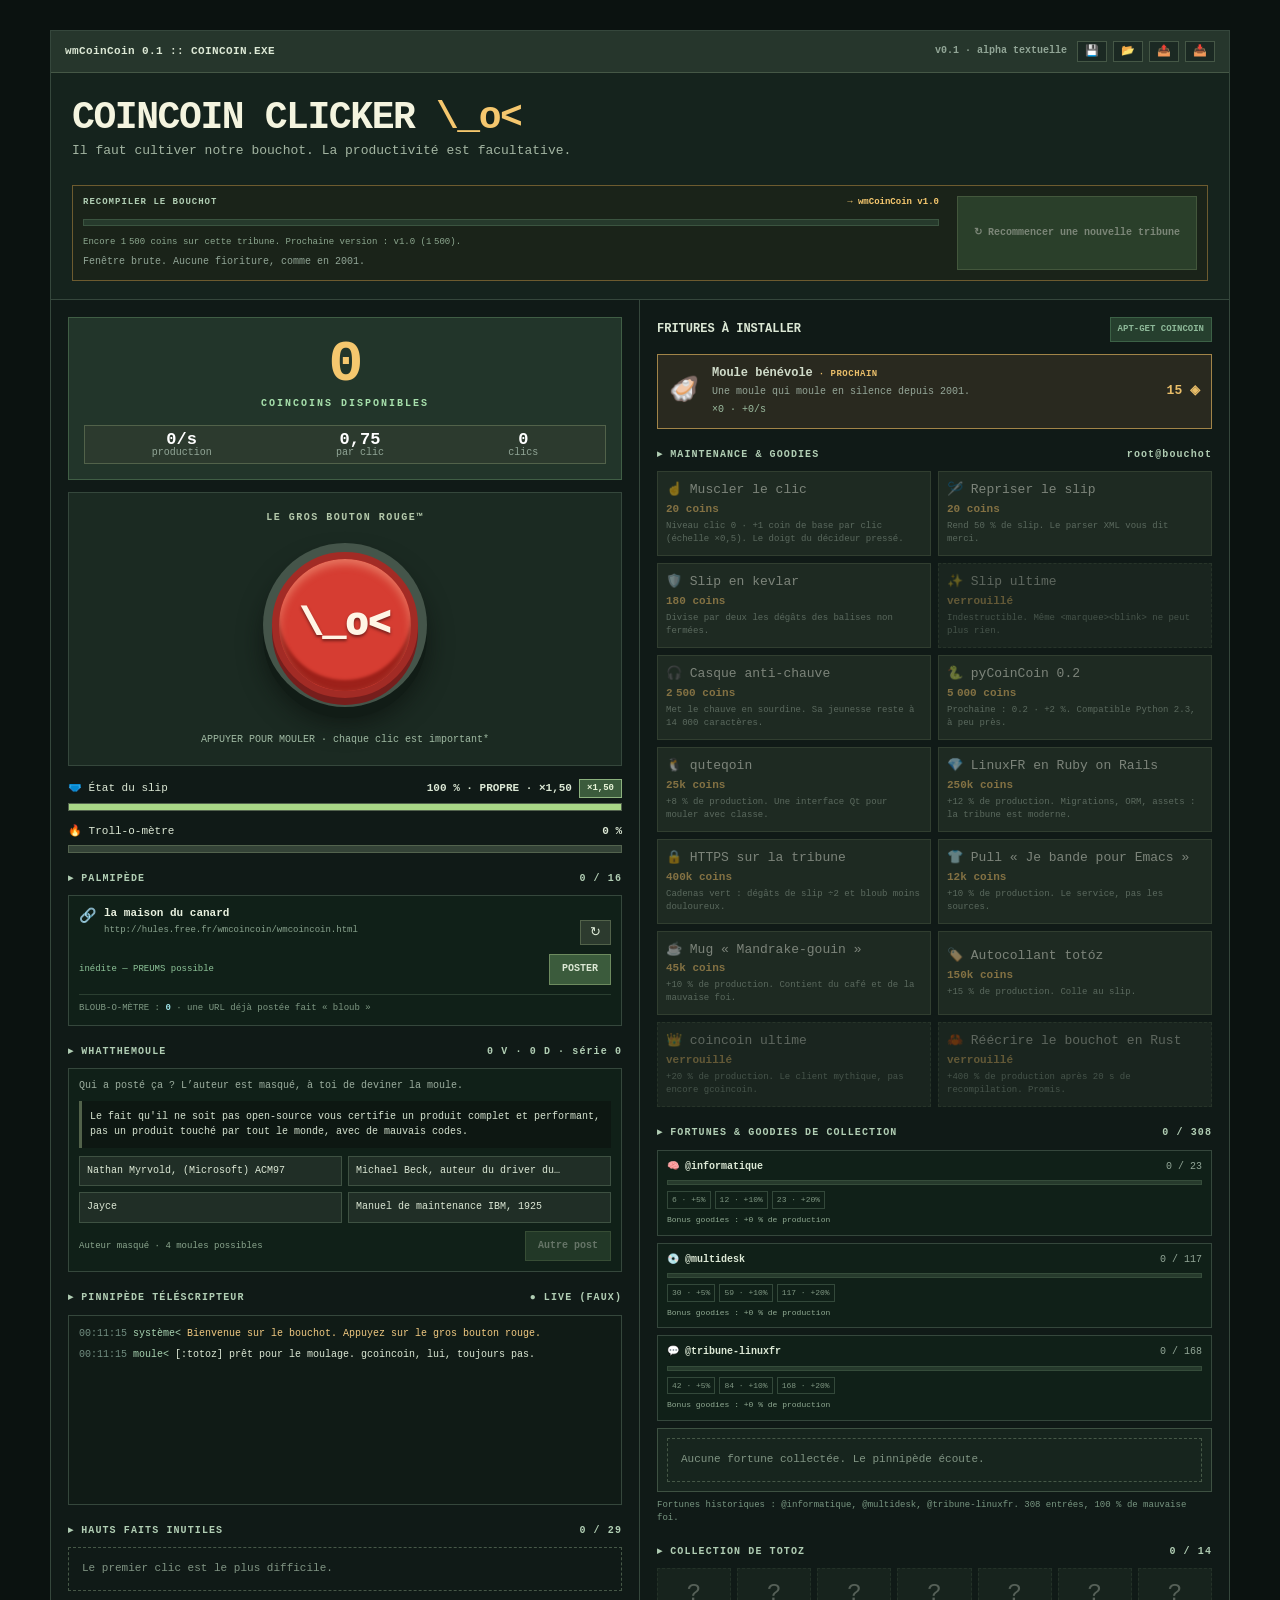
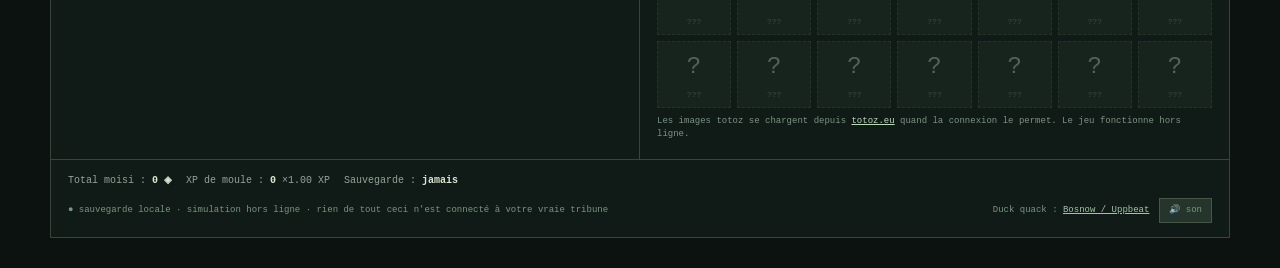
==== index.html @ 38596ef7 "Use Uppbeat duck quack for duck events Play the downloaded Bosnow/Uppbeat quack when a duck appears " ====
<!doctype html>
<html lang="fr">
<head>
<meta charset="utf-8">
<meta name="viewport" content="width=device-width,initial-scale=1">
<title>wmCoinCoin — CoinCoin Clicker</title>
<link rel="stylesheet" href="css/style.css">
</head>
<body>
<main class="app" id="app">
  <div class="top">
    <div class="dock" aria-hidden="true">
      <span class="lights"><i></i><i></i><i></i></span>
      <span class="dock-icon">🦆</span>
      <span class="dock-icon">🦪</span>
      <span class="dock-icon">📟</span>
      <span class="dock-icon">💾</span>
    </div>
    <span class="app-name" id="app-name">wmCoinCoin :: COINCOIN.EXE</span>
    <span class="version" id="version-label">v0.1 · alpha textuelle</span>
    <span class="top-actions">
      <button class="top-button" id="save-game" type="button" aria-label="Sauvegarder la partie" title="Sauvegarder la partie dans le navigateur">💾</button>
      <button class="top-button" id="load-game" type="button" aria-label="Recharger la sauvegarde" title="Recharger la dernière sauvegarde locale">📂</button>
      <button class="top-button" id="export-game" type="button" aria-label="Exporter la sauvegarde en JSON" title="Exporter la sauvegarde dans un fichier JSON">📤</button>
      <button class="top-button" id="import-game" type="button" aria-label="Importer une sauvegarde JSON" title="Importer une sauvegarde depuis un fichier JSON">📥</button>
      <input type="file" id="import-file" accept="application/json,.json" hidden>
    </span>
  </div>

  <header class="heading">
    <div class="kicker">LOGICIEL POUR DÉCIDEUR PRESSÉ · TRIBUNE LOCALE</div>
    <h1>COINCOIN CLICKER <span class="duck-sign">\_o&lt;</span></h1>
    <p>Il faut cultiver notre bouchot. La productivité est facultative.</p>
    <div class="warnings">
      <div class="warning" id="chauve-warning" hidden></div>
      <div class="warning rebuild" id="rebuild-warning" hidden></div>
    </div>
    <div class="rebirth-box rebirth-top">
      <div class="rebirth-head"><span>RECOMPILER LE BOUCHOT</span><b id="rebirth-sub">→ wmCoinCoin v1.0</b></div>
      <div class="rebirth-track"><div id="rebirth-progress"></div></div>
      <div id="rebirth-note">Encore 1 500 coins sur cette tribune.</div>
      <button id="rebirth" type="button">↻ Recommencer une nouvelle tribune</button>
      <div class="version-note" id="version-note">Fenêtre brute. Aucune fioriture, comme en 2001.</div>
    </div>
  </header>

  <div class="layout">
    <section class="left">
      <div class="stats">
        <div class="total" id="coins">0</div>
        <div class="total-label">COINCOINS DISPONIBLES</div>
        <div class="mini">
          <div><b id="cps">0/s</b>production</div>
          <div><b id="power">1</b>par clic</div>
          <div><b id="clicks">0</b>clics</div>
        </div>
      </div>

      <div class="stage" id="stage">
        <div class="stage-label">LE GROS BOUTON ROUGE™</div>
        <button class="duck" id="duck" hidden type="button">🦆 CANARD !</button>
        <button class="dog" id="dog" hidden type="button">🐕 TOUTOU !</button>
        <div class="base">
          <button class="red" id="button" type="button" aria-label="Faire coin coin : \_o&lt;">\_o&lt;</button>
        </div>
        <div class="stage-hint">APPUYER POUR MOULER · chaque clic est important*</div>
      </div>

      <div class="meter-head">
        <span>🩲 État du slip</span>
        <span class="meter-actions">
          <b id="slip-label">100 % · PROPRE · ×1,50</b>
          <button class="chip on" id="slip-toggle" type="button" aria-pressed="true" title="Le slip multiplie les coincoins (×1,50 à 100 %). Cliquer pour désactiver.">×1,50</button>
        </span>
      </div>
      <div class="meter" role="progressbar" aria-label="État du slip" aria-valuemin="0" aria-valuemax="100" aria-valuenow="100"><div class="fill" id="slip-meter" style="width:100%"></div></div>
      <div class="meter-head"><span>🔥 Troll-o-mètre</span><b id="troll-label">0 %</b></div>
      <div class="meter" role="progressbar" aria-label="Troll-o-mètre" aria-valuemin="0" aria-valuemax="100" aria-valuenow="0"><div class="fill troll" id="troll-meter"></div></div>

      <div class="troll-scope" id="troll-scope" aria-label="Troll-o-scope, modèle couleur multiprecision 55x21">
        <span class="scope-label">TROLL-O-SCOPE 55×21</span>
        <div class="scope-bars" id="scope-bars"></div>
      </div>

      <div class="section"><span>▸ PALMIPÈDE</span><span id="posted-count">0 / 16</span></div>
      <div class="palmipede panel">
        <div class="url-line">
          <span class="url-dot">🔗</span>
          <div class="url-text">
            <b id="url-label">linuxfr.org</b>
            <code id="url-value">https://linuxfr.org/</code>
          </div>
          <button class="mini" id="url-shuffle" type="button" title="Tirer une autre URL">↻</button>
        </div>
        <div class="url-actions">
          <span class="url-flag" id="url-status">inédite — PREUMS possible</span>
          <button class="post" id="url-post" type="button">POSTER</button>
        </div>
        <div class="bloub-line">BLOUB-O-MÈTRE : <b id="bloub-count">0</b> · une URL déjà postée fait « bloub »</div>
      </div>

      <div class="section"><span>▸ WHATTHEMOULE</span><span id="wtm-stats">0 V · 0 D · série 0</span></div>
      <div class="wtm panel">
        <p class="wtm-prompt">Qui a posté ça ? L’auteur est masqué, à toi de deviner la moule.</p>
        <blockquote class="wtm-post" id="wtm-post"></blockquote>
        <div class="wtm-choices" id="wtm-choices"></div>
        <div class="wtm-foot">
          <span class="wtm-feedback" id="wtm-feedback" aria-live="polite"></span>
          <button class="post" id="wtm-next" type="button" disabled>Autre post</button>
        </div>
      </div>

      <div class="section"><span>▸ PINNIPÈDE TÉLÉSCRIPTEUR</span><span>● LIVE (FAUX)</span></div>
      <div class="feed" id="feed" role="log" aria-label="Fausse tribune"></div>

      <div class="section"><span>▸ HAUTS FAITS INUTILES</span><span id="achievement-count">0 / 29</span></div>
      <div class="achievements" id="achievements">
        <span class="empty">Le premier clic est le plus difficile.</span>
      </div>
    </section>

    <section class="right">
      <div class="shop-head">
        <span>FRITURES À INSTALLER</span>
        <span class="tag">APT-GET COINCOIN</span>
      </div>
      <div class="shop" id="shop"></div>
      <div class="shop-hint" id="shop-hint"></div>
      <details class="owned-box" id="owned-box" hidden>
        <summary>
          <span>Fritures possédées (<b id="owned-count">0</b>)</span>
          <span class="owned-hint">acheter plus</span>
        </summary>
        <div class="shop owned-shop" id="owned-shop"></div>
      </details>

      <div class="section"><span>▸ MAINTENANCE &amp; GOODIES</span><span>root@bouchot</span></div>
      <div class="tools" id="tools"></div>

      <div class="section"><span>▸ FORTUNES &amp; GOODIES DE COLLECTION</span><span id="fortune-count">0 / 308</span></div>
      <div class="albums" id="albums"></div>
      <div class="latest-fortune" id="latest-fortune"></div>
      <p class="source-note" id="fortune-note">Fortunes historiques : @informatique, @multidesk, @tribune-linuxfr.</p>

      <div class="section"><span>▸ COLLECTION DE TOTOZ</span><span id="toto-count">0 / 14</span></div>
      <div class="gallery" id="gallery"></div>
      <p class="source-note">Les images totoz se chargent depuis <a href="https://totoz.eu/" target="_blank" rel="noopener">totoz.eu</a> quand la connexion le permet. Le jeu fonctionne hors ligne.</p>
    </section>
  </div>

  <footer class="footer">
    <div class="footer-stats">
      <span>Total moisi : <b id="lifetime">0</b></span>
      <span>XP de moule : <b id="xp">0</b> <span id="xp-mult">×1.00 XP</span></span>
      <span>Sauvegarde : <b id="last-save">jamais</b></span>
    </div>
    <div class="footer-bottom">
      <span id="status">● sauvegarde locale · simulation hors ligne · rien de tout ceci n'est connecté à votre vraie tribune</span>
      <span class="credit">Duck quack : <a href="https://uppbeat.io/sfx/duck-quack/166550/46586" target="_blank" rel="noopener">Bosnow / Uppbeat</a></span>
      <span class="diodes" id="diodes" aria-hidden="true"><i class="g"></i><i class="a"></i><i class="r"></i></span>
      <button id="sound-toggle" class="sound-toggle" type="button" aria-pressed="true">🔊 son</button>
    </div>
  </footer>
</main>

<div class="notice" id="notice" hidden role="status"></div>

<noscript><p style="color:#fff;text-align:center">Ce bouchot a besoin de JavaScript. Même gcoincoin en a besoin, c'est dire.</p></noscript>

<script src="js/fortunes.js"></script>
<script src="js/data.js"></script>
<script src="js/state.js"></script>
<script src="js/audio.js"></script>
<script src="js/engine.js"></script>
<script src="js/ui.js"></script>
<script src="js/main.js"></script>
</body>
</html>
---- css/style.css ----
/* wmCoinCoin skin: 2001 Window Maker dock app, progressively upgraded. */
:root {
  color-scheme: dark;
  --bg: #101a17;
  --deep: #0b1210;
  --panel: #1b2923;
  --panel-2: #202e26;
  --border: #35473c;
  --text: #dce8d5;
  --muted: #91a596;
  --mint: #a7e0ac;
  --amber: #f5c76e;
  --danger: #e97760;
  --radius: 0px;
  --shadow: none;
}

* { box-sizing: border-box; }
[hidden] { display: none !important; }

html, body { margin: 0; }
body {
  font: 13px ui-monospace, SFMono-Regular, Consolas, "Liberation Mono", monospace;
  background: var(--deep);
  color: var(--text);
  padding: clamp(8px, 2.5vw, 30px);
  line-height: 1.45;
}
button { font: inherit; cursor: pointer; color: inherit; }
button:focus-visible, a:focus-visible { outline: 2px solid var(--amber); outline-offset: 2px; }
a { color: #b8dab7; }
code { font: inherit; }

.app {
  max-width: 1180px;
  margin: auto;
  background: var(--bg);
  border: 1px solid var(--border);
  border-radius: var(--radius);
  overflow: hidden;
  box-shadow: var(--shadow);
}

/* ---------- title bar / dock ---------- */
.top {
  display: flex;
  align-items: center;
  gap: 10px;
  padding: 10px 14px;
  background: #26362c;
  border-bottom: 1px solid #455746;
  font-weight: 800;
  font-size: 11px;
}
.dock { display: none; align-items: center; gap: 8px; padding-right: 8px; border-right: 1px solid #455746; }
.lights { display: flex; gap: 5px; margin-right: 4px; }
.lights i { width: 9px; height: 9px; border-radius: 50%; background: #cb6657; display: block; }
.lights i:nth-child(2) { background: #c7ad58; }
.lights i:nth-child(3) { background: #6ea980; }
.dock-icon { font-size: 13px; filter: grayscale(0.35); }
.app-name { letter-spacing: 0.4px; }
.version { margin-left: auto; color: var(--muted); font-size: 10px; white-space: nowrap; }
.top-button {
  background: #1b2923;
  border: 1px solid #455746;
  border-radius: var(--radius);
  padding: 4px 7px;
  font-size: 11px;
  line-height: 1;
  color: #e7ecdb;
}
.top-button:hover { background: #354a3b; }
.top-button:active { transform: translateY(1px); }
.top-actions { display: flex; align-items: center; gap: 6px; flex-shrink: 0; }
.version-note { color: var(--muted); font-size: 10px; padding: 0 17px 12px; }

/* ---------- heading ---------- */
.heading {
  padding: 20px 21px 18px;
  background: #15231d;
  border-bottom: 1px solid var(--border);
}
.kicker { display: none; color: var(--mint); font-size: 10px; font-weight: 900; letter-spacing: 2px; }
.heading h1 {
  font-size: clamp(24px, 4.5vw, 38px);
  letter-spacing: -1.4px;
  margin: 5px 0 4px;
  color: #f4f4df;
  line-height: 1.05;
}
.duck-sign { color: var(--amber); }
.heading p { margin: 0; color: #a3b5a2; }
.warnings { display: flex; flex-wrap: wrap; gap: 7px; margin-top: 10px; }
.warning {
  border: 1px solid #7d4a3b;
  background: #3b241d;
  color: #ffc0b2;
  padding: 6px 9px;
  border-radius: var(--radius);
  font-size: 10px;
  font-weight: 700;
}
.warning.rebuild { border-color: #6d5b2f; background: #332c18; color: #f1d697; }

/* ---------- layout ---------- */
.layout { display: grid; grid-template-columns: 1fr 1fr; }
.left, .right { padding: 17px; min-width: 0; }
.left { border-right: 1px solid var(--border); }
.right { display: flex; flex-direction: column; }

/* ---------- stats ---------- */
.stats {
  text-align: center;
  background: #22352a;
  border: 1px solid #405e45;
  border-radius: var(--radius);
  padding: 15px;
}
.total {
  font-size: clamp(38px, 5.5vw, 58px);
  color: var(--amber);
  font-weight: 900;
  letter-spacing: -2px;
  line-height: 1.1;
  overflow-wrap: anywhere;
}
.total-label { color: var(--mint); letter-spacing: 2px; font-size: 10px; font-weight: 900; }
.mini { display: flex; justify-content: space-around; gap: 9px; margin-top: 14px; }
.mini div { color: var(--muted); font-size: 10px; }
.mini b { display: block; font-size: 17px; color: #fff; }

/* ---------- stage / red button ---------- */
.stage {
  margin-top: 12px;
  min-height: 270px;
  border: 1px solid var(--border);
  border-radius: var(--radius);
  display: flex;
  align-items: center;
  justify-content: center;
  flex-direction: column;
  background: #1b2a22;
  position: relative;
  overflow: hidden;
  padding: 18px 10px;
}
.stage-label { font-size: 10px; font-weight: 900; letter-spacing: 1.5px; color: #b3c8aa; margin-bottom: 17px; text-align: center; }
.base {
  width: 164px;
  height: 164px;
  background: #45554a;
  border-radius: 50%;
  display: grid;
  place-items: center;
  box-shadow: 0 11px 0 #111c16, 0 17px 25px #090f0c9c;
  margin-bottom: 26px;
}
.red {
  height: 146px;
  width: 146px;
  border-radius: 50%;
  border: 7px solid #a22b25;
  background: #d63d32;
  box-shadow: inset 0 5px 8px #ffc5a36b, inset 0 -11px 3px #9d211a, 0 7px 0 #761e1c;
  color: #fff5e5;
  font-size: 38px;
  font-weight: 1000;
  letter-spacing: 0;
  line-height: 1;
  text-shadow: 0 2px 3px #77201c;
  touch-action: manipulation;
  user-select: none;
}
.red:active { transform: translateY(6px); box-shadow: inset 0 4px 8px #ffc5a340, inset 0 -6px 3px #9d211a, 0 1px 0 #761e1c; }
.stage-hint { font-size: 10px; text-align: center; color: #a0baa3; }
.duck, .dog {
  position: absolute;
  background: #483f24;
  color: #ffe3a1;
  padding: 9px 11px;
  border: 1px solid #a28a40;
  border-radius: var(--radius);
  font-weight: 900;
  animation: wobble 1.2s infinite alternate;
  z-index: 2;
}
.duck { right: 10px; top: 10px; }
.dog { left: 10px; top: 10px; background: #3d3326; color: #ffd9a0; border-color: #8d7345; animation: bob 1s infinite alternate; }
@keyframes wobble { to { transform: rotate(7deg) translateY(-4px); } }
@keyframes bob { to { transform: translateY(-5px) rotate(-3deg); } }
.float {
  position: absolute;
  font-size: 22px;
  font-weight: 900;
  color: var(--amber);
  pointer-events: none;
  animation: rise 0.85s forwards;
  z-index: 3;
}
@keyframes rise { to { opacity: 0; transform: translateY(-80px); } }
.bubble {
  position: absolute;
  bottom: 20%;
  color: #9fe3e8;
  font-size: 15px;
  font-weight: 900;
  pointer-events: none;
  animation: bubble 1.2s ease-out forwards;
  z-index: 3;
}
@keyframes bubble { to { opacity: 0; transform: translateY(-90px) scale(1.5); } }

/* ---------- meters ---------- */
.meter-head { display: flex; justify-content: space-between; align-items: center; margin: 13px 0 5px; font-size: 11px; gap: 9px; }
.meter-head .hot { color: #ffb95e; }
.meter-actions { display: flex; align-items: center; justify-content: flex-end; gap: 7px; flex-wrap: wrap; }
.chip {
  background: #2c3a2e;
  border: 1px solid #52624a;
  border-radius: var(--radius);
  padding: 3px 7px;
  font-size: 9px;
  font-weight: 800;
  line-height: 1.2;
  color: #cfe3c6;
  white-space: nowrap;
}
.chip:hover { background: #40533c; }
.chip.on { background: #3b5b3c; border-color: #8cb27e; color: #e8f5d9; }
.chip.off { background: #3a2c22; border-color: #7d4a3b; color: #ffb9a5; }
.meter { height: 8px; border-radius: var(--radius); border: 1px solid #53634e; background: #344337; overflow: hidden; }
.fill { height: 100%; width: 0; background: #a9d787; transition: width 0.2s linear; }
.fill.troll { background: #e1aa64; }
.troll-scope { display: none; margin-top: 11px; border: 1px solid #53634e; background: #101b16; padding: 7px 8px; border-radius: var(--radius); }
.scope-label { display: block; font-size: 8px; letter-spacing: 1.4px; color: #7d9580; margin-bottom: 5px; }
.scope-bars { display: flex; gap: 2px; align-items: flex-end; height: 17px; }
.scope-bars i { flex: 1; height: 45%; background: #263d2b; display: block; }
.scope-bars i:nth-child(3n) { height: 65%; }
.scope-bars i:nth-child(4n) { height: 85%; }
.scope-bars i:nth-child(5n) { height: 100%; }
.scope-bars i.on { background: #7cc47e; box-shadow: 0 0 4px #7cc47e88; }
.scope-bars i.on:nth-child(n+12) { background: #e0b35f; box-shadow: 0 0 4px #e0b35f88; }
.scope-bars i.on:nth-child(n+17) { background: #e97760; box-shadow: 0 0 5px #e9776099; }

/* ---------- palmipède ---------- */
.section {
  font-size: 10px;
  font-weight: 900;
  letter-spacing: 1.1px;
  color: #b1ceb4;
  display: flex;
  justify-content: space-between;
  gap: 9px;
  margin: 19px 0 9px;
}
.panel { border: 1px solid var(--border); background: #102018; border-radius: var(--radius); padding: 10px; }
.url-line { display: flex; gap: 8px; align-items: flex-start; }
.url-dot { font-size: 14px; }
.url-text { min-width: 0; flex: 1; }
.url-text b { display: block; font-size: 11px; color: #e9f1df; }
.url-text code { display: block; font-size: 9px; color: #89a38e; overflow-wrap: anywhere; margin-top: 2px; }
.mini {
  background: #2c3a2e;
  border: 1px solid #52624a;
  border-radius: var(--radius);
  padding: 5px 9px;
  line-height: 1;
}
.mini:hover { background: #40533c; }
.url-actions { display: flex; justify-content: space-between; align-items: center; gap: 9px; margin-top: 9px; }
.url-flag { font-size: 9px; color: #8fc59a; }
.url-flag.danger { color: #ffa48f; }
.post {
  background: #3b5b3c;
  border: 1px solid #6d8b5f;
  border-radius: var(--radius);
  padding: 7px 12px;
  font-weight: 900;
  font-size: 10px;
}
.post:hover { background: #4c7349; }
.post.warn { border-color: #a86a4c; background: #5a3728; }
.bloub-line { border-top: 1px solid #2b3f31; margin-top: 9px; padding-top: 7px; font-size: 9px; color: #7f9984; }
.bloub-line b { color: #9fe3e8; }

/* ---------- whatthemoule ---------- */
.wtm-prompt { font-size: 10px; color: #9cae9f; margin: 0 0 7px; }
.wtm-post {
  margin: 0 0 8px;
  padding: 8px;
  background: #0d1712;
  border-left: 3px solid #52624a;
  font-size: 10px;
  line-height: 1.55;
  max-height: 120px;
  overflow-y: auto;
  white-space: pre-wrap;
  color: #d6e3d0;
}
.wtm-choices { display: grid; grid-template-columns: 1fr 1fr; gap: 6px; }
.wtm-choice {
  background: #202e26;
  border: 1px solid #3e5142;
  border-radius: var(--radius);
  padding: 7px;
  font-size: 10px;
  text-align: left;
  color: #dce8d5;
  overflow-wrap: anywhere;
}
.wtm-choice:hover:not(:disabled) { background: #2d4934; border-color: #a3c59b; }
.wtm-choice:disabled { cursor: default; opacity: 1; }
.wtm-choice.correct { background: #24452a; border-color: #7fc47f; color: #dfffe0; }
.wtm-choice.wrong { background: #45261f; border-color: #c46a5a; color: #ffc0b2; }
.wtm-foot { display: flex; justify-content: space-between; align-items: center; gap: 8px; margin-top: 8px; flex-wrap: wrap; }
.wtm-feedback { font-size: 9px; color: #8ca78f; flex: 1; min-width: 120px; }
.wtm-feedback.good { color: #a9d787; }
.wtm-feedback.bad { color: #e97760; }
#wtm-next:disabled { opacity: 0.42; cursor: not-allowed; }

/* ---------- feed ---------- */
.feed {
  height: 190px;
  overflow-y: auto;
  padding: 10px;
  background: #101b16;
  border: 1px solid var(--border);
  border-radius: var(--radius);
  font-size: 10px;
  line-height: 1.65;
  scrollbar-width: thin;
}
.entry { margin-bottom: 5px; overflow-wrap: anywhere; }
.stamp { color: #718d80; }
.who { color: #a9d4b2; }
.entry.system { color: #f0c981; }
.entry.danger { color: #ee9487; display: -webkit-box; -webkit-line-clamp: 5; -webkit-box-orient: vertical; overflow: hidden; }
.entry.fortune { color: #a8c9e8; display: -webkit-box; -webkit-line-clamp: 3; -webkit-box-orient: vertical; overflow: hidden; }

/* ---------- achievements ---------- */
.achievements, .gallery { display: flex; flex-wrap: wrap; gap: 6px; }
.achievement {
  padding: 7px;
  border: 1px solid #6a6542;
  background: #3a3b2d;
  border-radius: var(--radius);
  color: #f4d698;
  font-size: 10px;
}
.empty { padding: 13px; border: 1px dashed #465847; border-radius: var(--radius); color: #819584; font-size: 11px; width: 100%; }

/* ---------- shop ---------- */
.shop-head {
  display: flex;
  justify-content: space-between;
  align-items: center;
  gap: 9px;
  margin-bottom: 12px;
  font-weight: 900;
  font-size: 12px;
}
.tag {
  font-size: 9px;
  color: #8eb999;
  background: #263f2e;
  border: 1px solid #3c6146;
  padding: 5px 7px;
  border-radius: var(--radius);
  white-space: nowrap;
}
.shop { display: flex; flex-direction: column; gap: 7px; }
.shop-hint { font-size: 9px; color: #8ca78f; padding: 7px 2px 0; line-height: 1.5; }
.owned-box {
  margin-top: 7px;
  border: 1px solid var(--border);
  background: #101b16;
  border-radius: var(--radius);
  padding: 7px 9px;
}
.owned-box summary {
  display: flex;
  align-items: center;
  justify-content: space-between;
  gap: 8px;
  cursor: pointer;
  list-style: none;
  font-size: 10px;
  font-weight: 900;
  color: #b1ceb4;
}
.owned-box summary::-webkit-details-marker { display: none; }
.owned-box summary::before { content: '▸'; color: #8eb999; margin-right: 5px; }
.owned-box[open] summary::before { content: '▾'; }
.owned-hint { font-size: 8px; color: #789681; font-weight: 400; }
.owned-shop { margin-top: 7px; }
.item {
  background: var(--panel-2);
  border: 1px solid #3e5142;
  border-radius: var(--radius);
  padding: 10px 11px;
  display: grid;
  grid-template-columns: 34px minmax(0, 1fr) auto;
  align-items: center;
  gap: 9px;
  text-align: left;
  width: 100%;
}
.item:hover:not(:disabled) { background: #2d4934; border-color: #a3c59b; }
.item:disabled { opacity: 0.52; cursor: not-allowed; }
.item.item-next:disabled { opacity: 0.95; border-color: #a98a4b; background: #2b2a20; }
.item.item-next .item-name::after { content: ' · PROCHAIN'; color: var(--amber); font-size: 9px; letter-spacing: 0.5px; }
.item.phantom { border-style: dashed; background: #2b2a20; }
.item.phantom .item-price { color: #c2b06c; }
.item-icon { font-size: 24px; }
.item-name { font-size: 12px; font-weight: 900; }
.item-desc { font-size: 10px; color: #9cae9f; line-height: 1.4; margin-top: 3px; }
.item-price { text-align: right; color: var(--amber); font-weight: 900; white-space: nowrap; }
.item-owned { color: #a3c4a6; font-size: 10px; margin-top: 4px; }

/* ---------- tools / goodies ---------- */
.tools { display: grid; grid-template-columns: 1fr 1fr; gap: 7px; }
.tool {
  background: #2c3a2e;
  border: 1px solid #52624a;
  color: #e7ecdb;
  border-radius: var(--radius);
  padding: 9px 8px;
  line-height: 1.45;
  text-align: left;
}
.tool b { color: var(--amber); display: block; font-size: 11px; margin: 2px 0; }
.tool-desc { display: block; font-size: 9px; color: #a4b7a3; }
.tool:hover:not(:disabled) { background: #40533c; }
.tool:disabled { opacity: 0.5; cursor: not-allowed; }
.tool.installed { opacity: 0.42; }
.tool.locked { opacity: 0.36; border-style: dashed; }

/* ---------- fortunes / albums ---------- */
.albums { display: flex; flex-direction: column; gap: 7px; }
.album { border: 1px solid var(--border); background: #102018; padding: 9px; border-radius: var(--radius); }
.album-head { display: flex; justify-content: space-between; gap: 8px; font-size: 10px; }
.album-title { font-weight: 900; }
.album-count { color: var(--muted); }
.album-bar { height: 5px; background: #263a2c; border: 1px solid #354c3a; margin: 6px 0; overflow: hidden; }
.album-fill { height: 100%; background: linear-gradient(90deg, #6aa471, #e0b35f); width: 0; transition: width 0.25s; }
.album-tiers { display: flex; flex-wrap: wrap; gap: 4px; }
.tier { font-size: 8px; color: #7f9682; border: 1px solid #33483a; padding: 2px 4px; }
.tier.reached { color: #d7e8bd; border-color: #648159; background: #2a3e2a; }
.album-foot { font-size: 8px; color: #90aa92; margin-top: 5px; }
.latest-fortune { margin-top: 7px; border: 1px solid #3e5142; background: #17251e; padding: 9px; border-radius: var(--radius); }
.latest-head { display: flex; justify-content: space-between; gap: 8px; font-size: 9px; color: #9fc6a3; }
.latest-author { color: #778f7b; overflow-wrap: anywhere; text-align: right; }
.latest-text { margin: 7px 0; font-size: 10px; line-height: 1.5; color: #d6e3d0; overflow-wrap: anywhere; max-height: 160px; overflow-y: auto; scrollbar-width: thin; }
.latest-foot { font-size: 8px; color: #7c9680; }
.source-note { font-size: 9px; color: #789681; line-height: 1.5; margin: 7px 0 0; }

/* ---------- totoz ---------- */
.toto {
  border: 1px solid #4b6049;
  background: #263529;
  border-radius: var(--radius);
  padding: 6px;
  min-width: 67px;
  max-width: 84px;
  text-align: center;
  font-size: 8px;
  overflow-wrap: anywhere;
  flex: 1 1 67px;
}
.toto b { display: block; margin-top: 3px; font-size: 8px; color: #b8dab7; }
.toto img { height: 38px; max-width: 62px; display: block; object-fit: contain; margin: auto; }
.toto .fallback { font-size: 24px; display: none; }
.toto.locked { opacity: 0.34; border-style: dashed; }
.toto-locked { display: block; font-size: 24px; line-height: 38px; }
.toto.locked b { color: #6d806e; }

/* ---------- footer ---------- */
.footer { border-top: 1px solid var(--border); padding: 14px 17px; display: flex; flex-direction: column; gap: 10px; }
.footer-stats { display: flex; flex-wrap: wrap; gap: 14px; font-size: 10px; color: var(--muted); }
.footer-stats b { color: #dbe6d2; }
.rebirth-box {
  border: 1px solid #4b6049;
  background: #17251e;
  padding: 10px;
  border-radius: var(--radius);
}
.rebirth-head { display: flex; justify-content: space-between; gap: 9px; font-size: 9px; letter-spacing: 1px; font-weight: 900; color: #b1ceb4; }
.rebirth-head b { color: var(--amber); letter-spacing: 0; }
.rebirth-track { height: 7px; background: #263a2c; border: 1px solid #3b5440; margin: 7px 0; overflow: hidden; }
#rebirth-progress { height: 100%; width: 0; background: linear-gradient(90deg, #6aa471, #e0b35f); transition: width 0.25s; }
#rebirth-note { font-size: 9px; color: #8ca78f; min-height: 1.5em; }
#rebirth {
  margin-top: 7px;
  width: 100%;
  background: #3b5b3c;
  border: 1px solid #6d8b5f;
  border-radius: var(--radius);
  padding: 8px 10px;
  font-weight: 900;
  font-size: 10px;
}
.rebirth-top {
  margin-top: 14px;
  display: grid;
  grid-template-columns: minmax(0, 1fr) auto;
  gap: 4px 18px;
  align-items: center;
  border-color: #6d5b2f;
  background: #1a2319;
}
.rebirth-top .rebirth-head { grid-column: 1; }
.rebirth-top .rebirth-track { grid-column: 1; margin: 6px 0; }
.rebirth-top #rebirth-note { grid-column: 1; }
.rebirth-top .version-note { grid-column: 1; padding: 0; margin-top: 2px; }
.rebirth-top #rebirth {
  grid-column: 2;
  grid-row: 1 / span 4;
  width: auto;
  margin: 0;
  padding: 10px 16px;
  align-self: stretch;
}
#rebirth:hover:not(:disabled) { background: #4c7349; }
#rebirth:disabled { opacity: 0.5; cursor: not-allowed; }
.footer-bottom { display: flex; align-items: center; gap: 10px; flex-wrap: wrap; font-size: 9px; color: #789681; }
#status { flex: 1; min-width: 200px; }
.credit { font-size: 9px; color: #789681; }
.credit a { color: #9fc6a3; }
.sound-toggle {
  background: #26352b;
  border: 1px solid #455746;
  border-radius: var(--radius);
  padding: 5px 9px;
  font-size: 9px;
}
.sound-toggle:hover { background: #354a3b; }
.diodes { display: none; gap: 4px; }
.diodes i { width: 8px; height: 8px; display: block; border: 1px solid #0b1210; }
.diodes .g { background: #6ea980; }
.diodes .a { background: #c7ad58; }
.diodes .r { background: #cb6657; }

/* ---------- notice ---------- */
.notice {
  position: fixed;
  bottom: 23px;
  left: 50%;
  transform: translateX(-50%);
  max-width: 92vw;
  background: #273c29;
  border: 1px solid #9c8c50;
  border-radius: var(--radius);
  color: #fff1bf;
  box-shadow: 0 10px 30px #0007;
  padding: 11px 16px;
  z-index: 5;
  text-align: center;
  font-size: 11px;
}

/* ---------- progressive interface upgrades (rebirth versions) ---------- */
body.u1 .dock { display: flex; }
body.u2 .kicker { display: block; }
body.u2 .left .section span:first-child,
body.u2 .right .section span:first-child { color: var(--mint); }
body.u2 .version { color: var(--mint); }
body.u3 .app, body.u3 .stats, body.u3 .stage, body.u3 .item, body.u3 .tool,
body.u3 .panel, body.u3 .feed, body.u3 .toto, body.u3 .album,
body.u3 .latest-fortune, body.u3 .rebirth-box, body.u3 .owned-box, body.u3 .warning,
body.u3 .notice, body.u3 .duck, body.u3 .dog, body.u3 .post, body.u3 #rebirth,
body.u3 .sound-toggle, body.u3 .tag, body.u3 .mini, body.u3 .meter,
body.u3 .troll-scope, body.u3 .achievement, body.u3 .empty,
body.u3 .wtm-choice, body.u3 .wtm-post { border-radius: 5px; }
body.u4 .app { box-shadow: 0 20px 60px #0006; }
body.u4 .stats, body.u4 .latest-fortune, body.u4 .rebirth-box { box-shadow: inset 0 1px 0 #ffffff0a, 0 2px 5px #0003; }
body.u5 .heading { background: linear-gradient(120deg, #1d3025, #17231e); }
body.u5 .stage { background: radial-gradient(ellipse, #304632, #1a2821 65%, #18241e); }
body.u5 .heading h1 { font-size: clamp(27px, 5vw, 42px); }
body.u3 .troll-scope { display: block; }
body.u4 .diodes { display: flex; }
body.u4 .version { color: #e0b35f; }
body.u6 .item, body.u6 .tool, body.u6 .red, body.u6 .post, body.u6 #rebirth, body.u6 .duck, body.u6 .dog { transition: background 0.15s, border-color 0.15s, transform 0.08s; }
body.u6 .item:hover:not(:disabled) { transform: translateY(-1px); }
body.u7 .item { background: linear-gradient(120deg, #202e26, #1b2923); }
body.u7 .tool { background: linear-gradient(120deg, #2c3a2e, #223027); }
body.u7 .feed { box-shadow: inset 0 0 20px #0004; }
body.u8 .url-flag.danger { font-weight: 700; letter-spacing: 0.3px; }
body.u9 .red { background: radial-gradient(ellipse at 37% 22%, #fa8b6e, #e84c3d 39%, #b92c27 76%); }
body.u10 { --radius: 7px; }
body.u10 .app, body.u10 .stats, body.u10 .stage, body.u10 .item, body.u10 .tool,
body.u10 .panel, body.u10 .feed, body.u10 .toto, body.u10 .album,
body.u10 .latest-fortune, body.u10 .rebirth-box, body.u10 .owned-box, body.u10 .warning,
body.u10 .notice, body.u10 .duck, body.u10 .dog, body.u10 .post, body.u10 #rebirth,
body.u10 .sound-toggle, body.u10 .tag, body.u10 .mini, body.u10 .meter,
body.u10 .troll-scope, body.u10 .achievement, body.u10 .empty,
body.u10 .wtm-choice, body.u10 .wtm-post { border-radius: 7px; }
body.u10 .left, body.u10 .right { padding: 21px; }
body.u10 .layout { grid-template-columns: 1.05fr 0.95fr; }
body.u10 .heading { padding: 24px 21px 20px; }
body.u11 .app { box-shadow: 0 25px 70px #0008, 0 0 0 1px #ffffff08 inset; }
body.u11 .heading h1 { text-shadow: 0 0 24px #f5c76e22; }
body.u11 .version { background: #e0b35f18; padding: 3px 7px; border: 1px solid #e0b35f55; }
body.u11 .red { animation: pulse 3.2s ease-in-out infinite; }
@keyframes pulse { 50% { box-shadow: inset 0 5px 8px #ffc5a36b, inset 0 -11px 3px #9d211a, 0 7px 0 #761e1c, 0 0 26px #e84c3d55; } }

@media (prefers-reduced-motion: reduce) {
  *, *::before, *::after { animation: none !important; transition: none !important; }
}

/* ---------- responsive ---------- */
@media (max-width: 600px) {
  .app-name { display: none; }
  .top { flex-wrap: wrap; }
  .version { white-space: normal; line-height: 1.2; text-align: right; }
}
@media (max-width: 700px) {
  .rebirth-top { grid-template-columns: 1fr; gap: 5px; }
  .rebirth-top #rebirth { grid-column: 1; grid-row: auto; width: 100%; margin-top: 4px; }
}
@media (max-width: 800px) {
  .layout, body.u10 .layout { grid-template-columns: 1fr; }
  .left { border-right: 0; border-bottom: 1px solid var(--border); }
  .stage { min-height: 250px; }
  .left, .right { padding: 13px; }
  body.u10 .left, body.u10 .right { padding: 13px; }
  .footer { padding: 13px; }
  .version { font-size: 9px; }
  .app-name { font-size: 10px; }
}
@media (max-width: 480px) {
  .top { gap: 7px; padding: 9px 10px; }
  .dock-icon { display: none; }
  .tools { grid-template-columns: 1fr; }
  .duck, .dog { font-size: 9px; padding: 7px; }
  .stage-label { padding-top: 34px; margin-bottom: 10px; }
  .wtm-choices { grid-template-columns: 1fr; }
  .stats { padding: 11px; }
  .heading { padding: 15px 13px; }
}
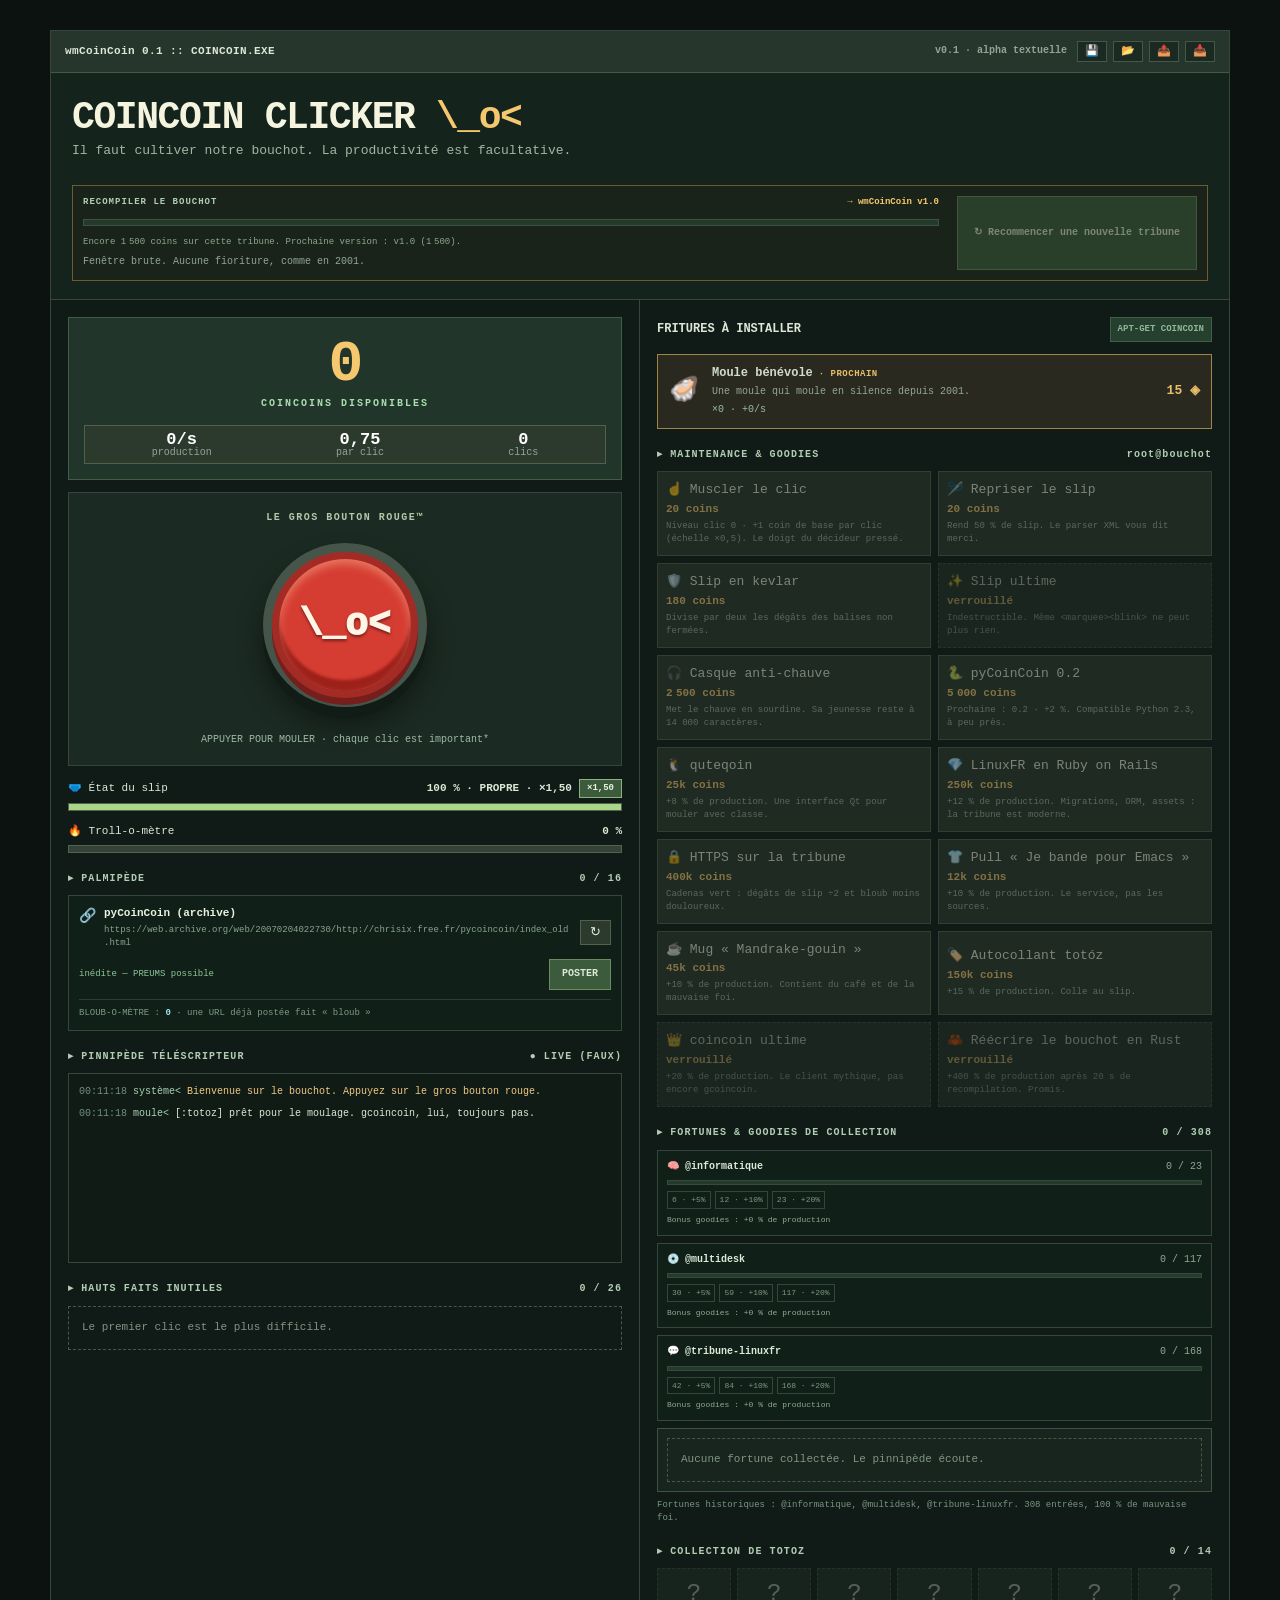
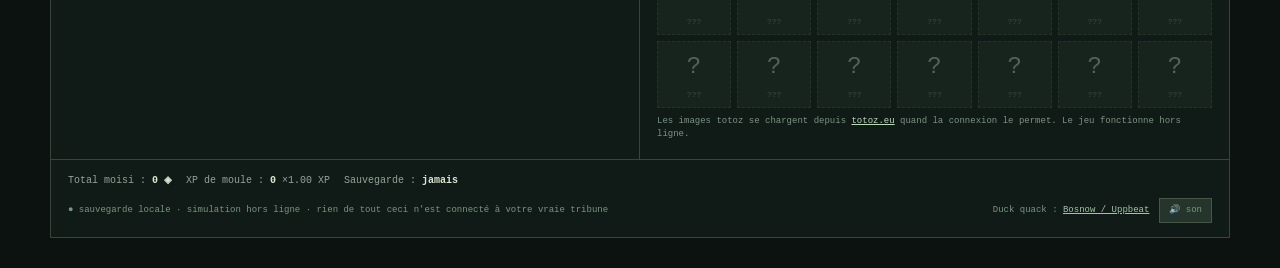
==== commit f9ba66fe: "Hide WhatTheMoule temporarily Disable the fortune-based guessing game and its achievements while kee" ====
--- a/index.html
+++ b/index.html
@@ -99,21 +99,23 @@
         <div class="bloub-line">BLOUB-O-MÈTRE : <b id="bloub-count">0</b> · une URL déjà postée fait « bloub »</div>
       </div>
 
-      <div class="section"><span>▸ WHATTHEMOULE</span><span id="wtm-stats">0 V · 0 D · série 0</span></div>
-      <div class="wtm panel">
-        <p class="wtm-prompt">Qui a posté ça ? L’auteur est masqué, à toi de deviner la moule.</p>
-        <blockquote class="wtm-post" id="wtm-post"></blockquote>
-        <div class="wtm-choices" id="wtm-choices"></div>
-        <div class="wtm-foot">
-          <span class="wtm-feedback" id="wtm-feedback" aria-live="polite"></span>
-          <button class="post" id="wtm-next" type="button" disabled>Autre post</button>
+      <div id="wtm-block" hidden>
+        <div class="section"><span>▸ WHATTHEMOULE</span><span id="wtm-stats">0 V · 0 D · série 0</span></div>
+        <div class="wtm panel">
+          <p class="wtm-prompt">Qui a posté ça ? L’auteur est masqué, à toi de deviner la moule.</p>
+          <blockquote class="wtm-post" id="wtm-post"></blockquote>
+          <div class="wtm-choices" id="wtm-choices"></div>
+          <div class="wtm-foot">
+            <span class="wtm-feedback" id="wtm-feedback" aria-live="polite"></span>
+            <button class="post" id="wtm-next" type="button" disabled>Autre post</button>
+          </div>
         </div>
       </div>
 
       <div class="section"><span>▸ PINNIPÈDE TÉLÉSCRIPTEUR</span><span>● LIVE (FAUX)</span></div>
       <div class="feed" id="feed" role="log" aria-label="Fausse tribune"></div>
 
-      <div class="section"><span>▸ HAUTS FAITS INUTILES</span><span id="achievement-count">0 / 29</span></div>
+      <div class="section"><span>▸ HAUTS FAITS INUTILES</span><span id="achievement-count">0 / 26</span></div>
       <div class="achievements" id="achievements">
         <span class="empty">Le premier clic est le plus difficile.</span>
       </div>
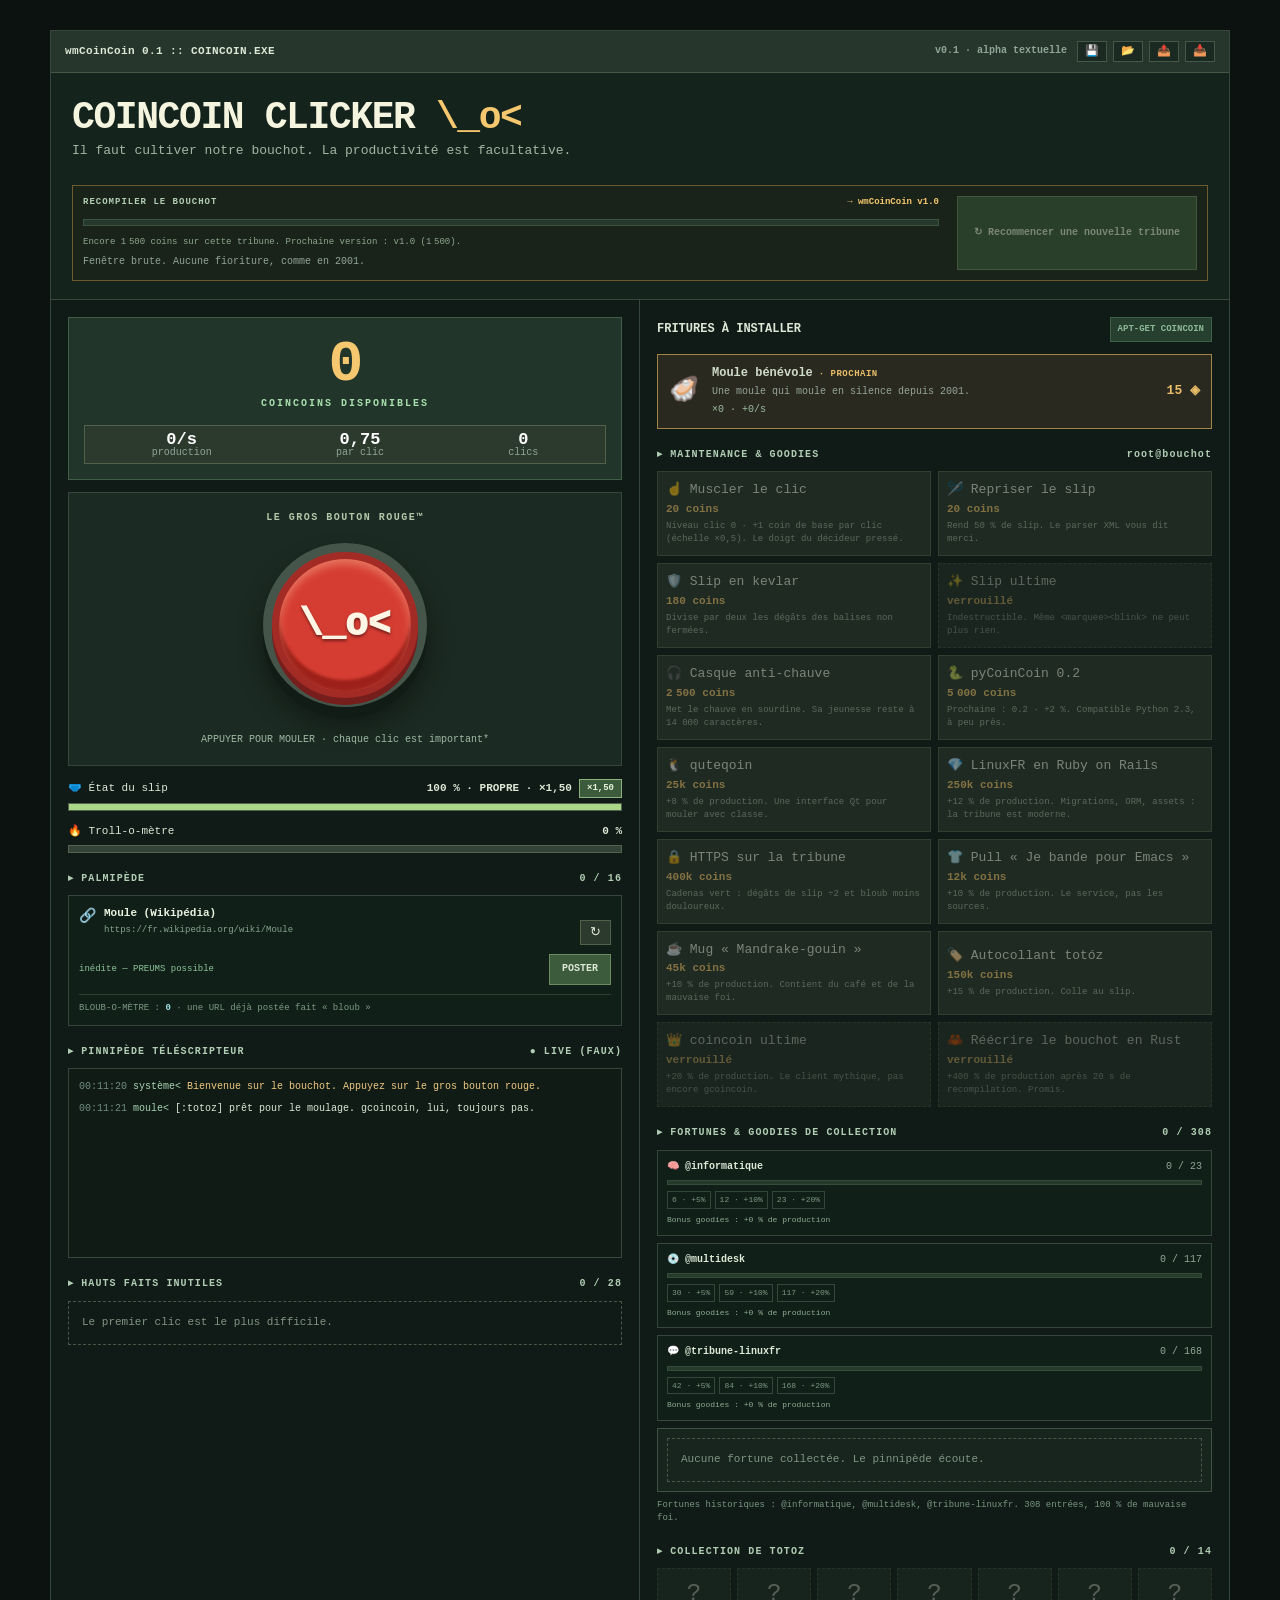
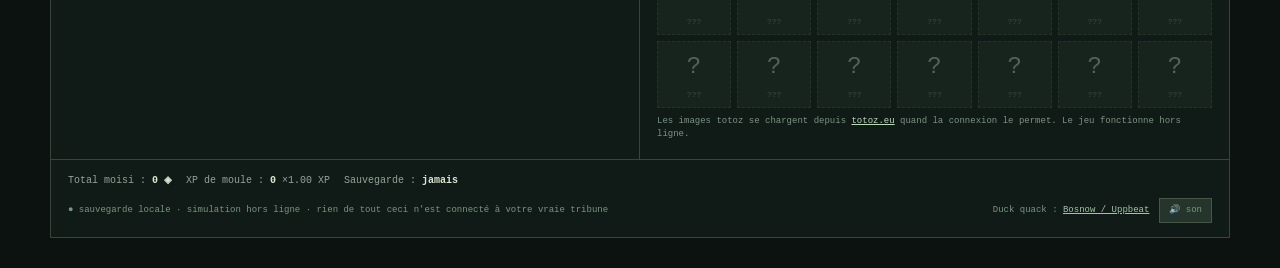
==== commit 21a65e7f: "Add noisy First Jeudi endgame event New endgame friture, periodic crowd event with production boost " ====
--- a/index.html
+++ b/index.html
@@ -34,6 +34,7 @@
     <div class="warnings">
       <div class="warning" id="chauve-warning" hidden></div>
       <div class="warning rebuild" id="rebuild-warning" hidden></div>
+      <div class="warning firstjeudi" id="firstjeudi-warning" hidden></div>
     </div>
     <div class="rebirth-box rebirth-top">
       <div class="rebirth-head"><span>RECOMPILER LE BOUCHOT</span><b id="rebirth-sub">→ wmCoinCoin v1.0</b></div>
@@ -115,7 +116,7 @@
       <div class="section"><span>▸ PINNIPÈDE TÉLÉSCRIPTEUR</span><span>● LIVE (FAUX)</span></div>
       <div class="feed" id="feed" role="log" aria-label="Fausse tribune"></div>
 
-      <div class="section"><span>▸ HAUTS FAITS INUTILES</span><span id="achievement-count">0 / 26</span></div>
+      <div class="section"><span>▸ HAUTS FAITS INUTILES</span><span id="achievement-count">0 / 28</span></div>
       <div class="achievements" id="achievements">
         <span class="empty">Le premier clic est le plus difficile.</span>
       </div>
--- a/css/style.css
+++ b/css/style.css
@@ -101,6 +101,7 @@
   font-weight: 700;
 }
 .warning.rebuild { border-color: #6d5b2f; background: #332c18; color: #f1d697; }
+.warning.firstjeudi { border-color: #a86a4c; background: #40281e; color: #ffd2a8; }
 
 /* ---------- layout ---------- */
 .layout { display: grid; grid-template-columns: 1fr 1fr; }
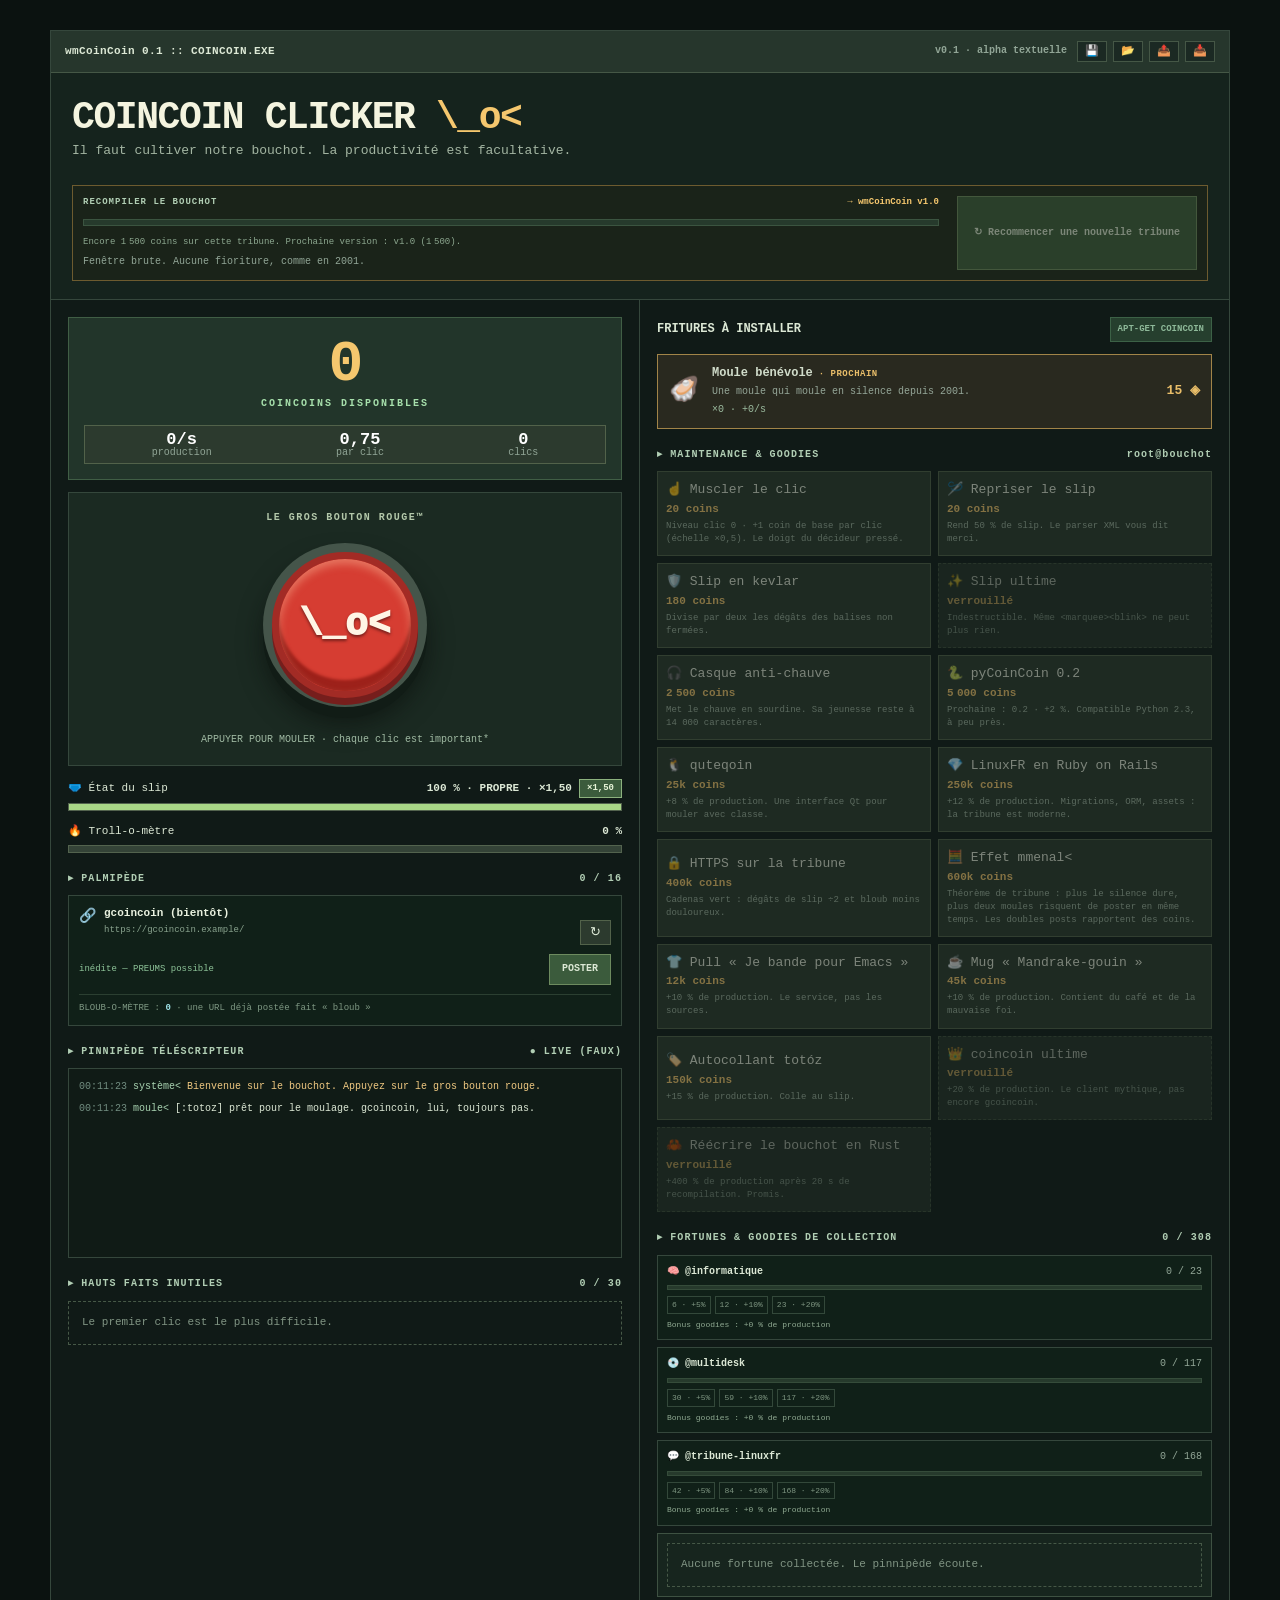
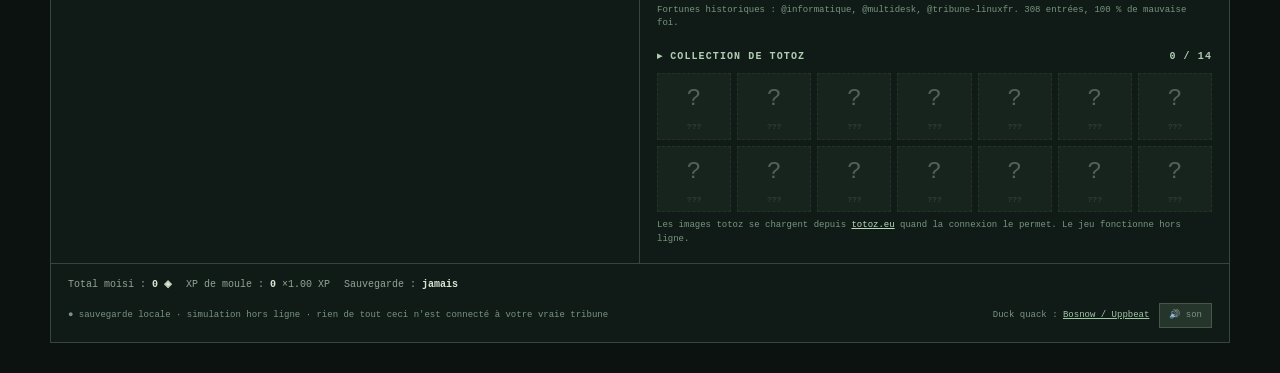
==== commit 88e2c47e: "Add the mmenal effect goodie After a silence on the tribune, the chance of two simultaneous posts gr" ====
--- a/index.html
+++ b/index.html
@@ -99,6 +99,7 @@
         </div>
         <div class="bloub-line">BLOUB-O-MÈTRE : <b id="bloub-count">0</b> · une URL déjà postée fait « bloub »</div>
       </div>
+      <div class="mmenal-note" id="mmenal-note" hidden></div>
 
       <div id="wtm-block" hidden>
         <div class="section"><span>▸ WHATTHEMOULE</span><span id="wtm-stats">0 V · 0 D · série 0</span></div>
@@ -116,7 +117,7 @@
       <div class="section"><span>▸ PINNIPÈDE TÉLÉSCRIPTEUR</span><span>● LIVE (FAUX)</span></div>
       <div class="feed" id="feed" role="log" aria-label="Fausse tribune"></div>
 
-      <div class="section"><span>▸ HAUTS FAITS INUTILES</span><span id="achievement-count">0 / 28</span></div>
+      <div class="section"><span>▸ HAUTS FAITS INUTILES</span><span id="achievement-count">0 / 30</span></div>
       <div class="achievements" id="achievements">
         <span class="empty">Le premier clic est le plus difficile.</span>
       </div>
--- a/css/style.css
+++ b/css/style.css
@@ -283,6 +283,7 @@
 .post.warn { border-color: #a86a4c; background: #5a3728; }
 .bloub-line { border-top: 1px solid #2b3f31; margin-top: 9px; padding-top: 7px; font-size: 9px; color: #7f9984; }
 .bloub-line b { color: #9fe3e8; }
+.mmenal-note { font-size: 9px; color: #a9d4b2; padding: 7px 2px 0; line-height: 1.5; }
 
 /* ---------- whatthemoule ---------- */
 .wtm-prompt { font-size: 10px; color: #9cae9f; margin: 0 0 7px; }
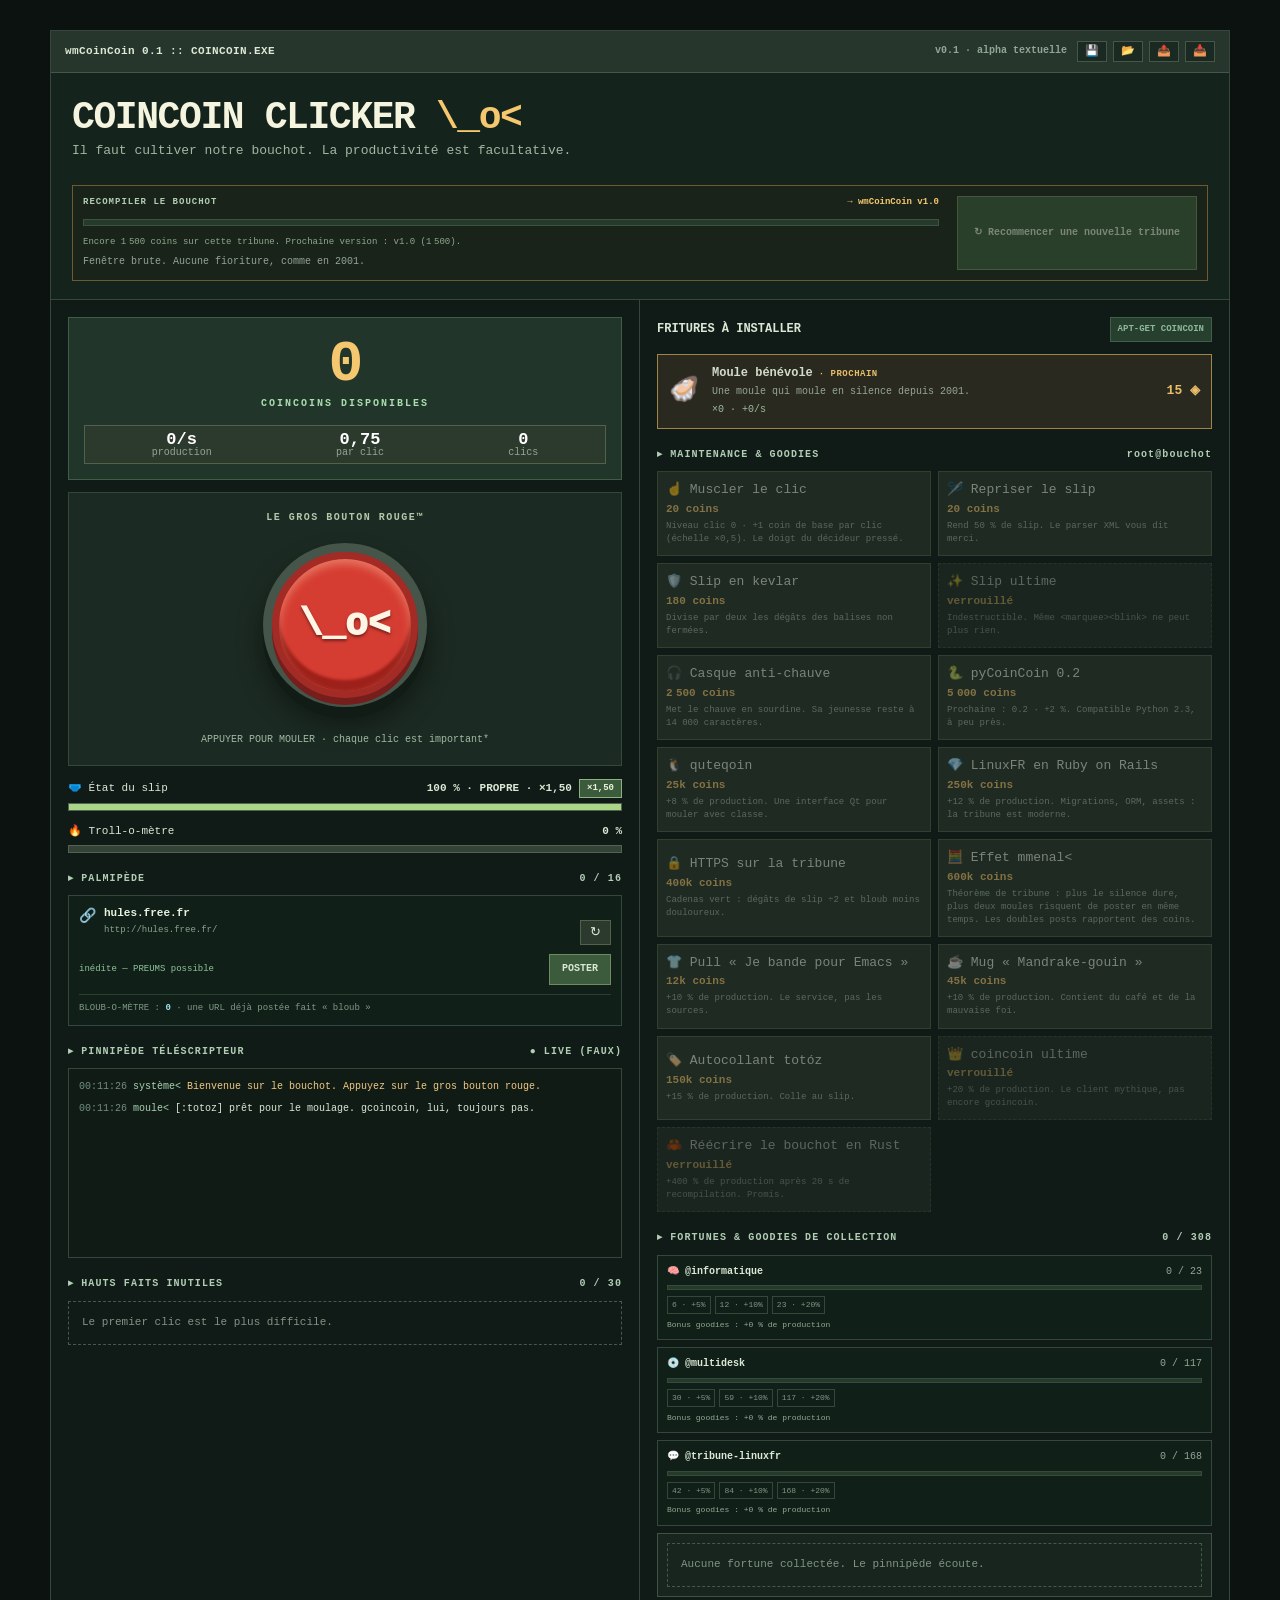
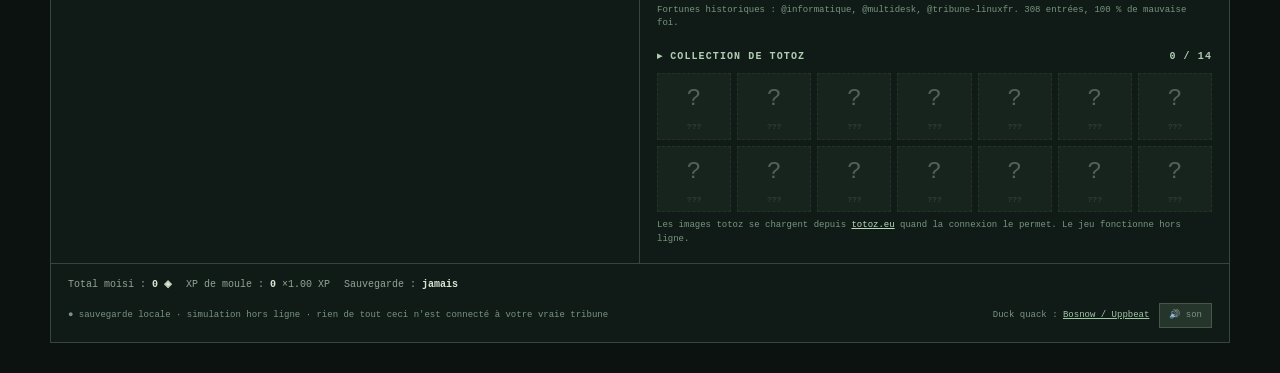
==== commit ca1ec986: "Change dog button copy to 'Vous aimez les chiens?'" ====
--- a/index.html
+++ b/index.html
@@ -60,7 +60,7 @@
       <div class="stage" id="stage">
         <div class="stage-label">LE GROS BOUTON ROUGE™</div>
         <button class="duck" id="duck" hidden type="button">🦆 CANARD !</button>
-        <button class="dog" id="dog" hidden type="button">🐕 TOUTOU !</button>
+        <button class="dog" id="dog" hidden type="button">🐕 Vous aimez les chiens?</button>
         <div class="base">
           <button class="red" id="button" type="button" aria-label="Faire coin coin : \_o&lt;">\_o&lt;</button>
         </div>
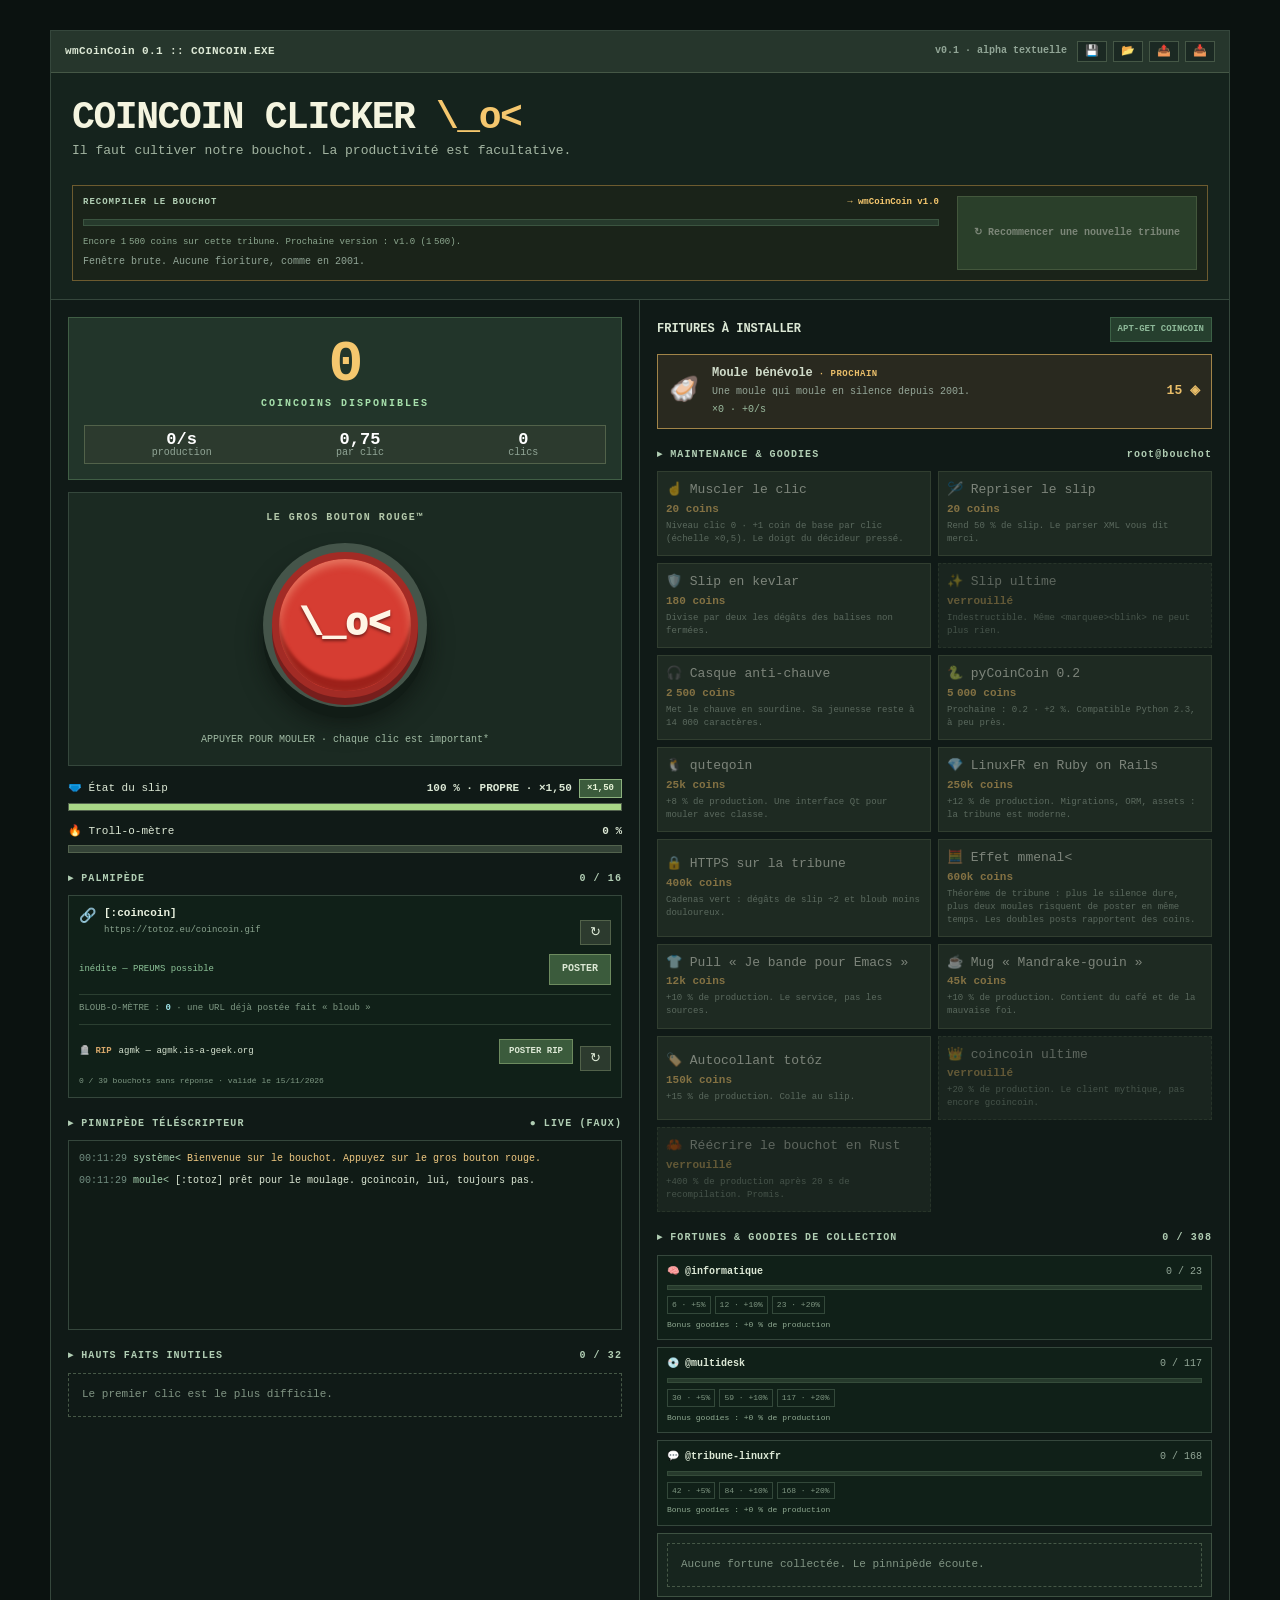
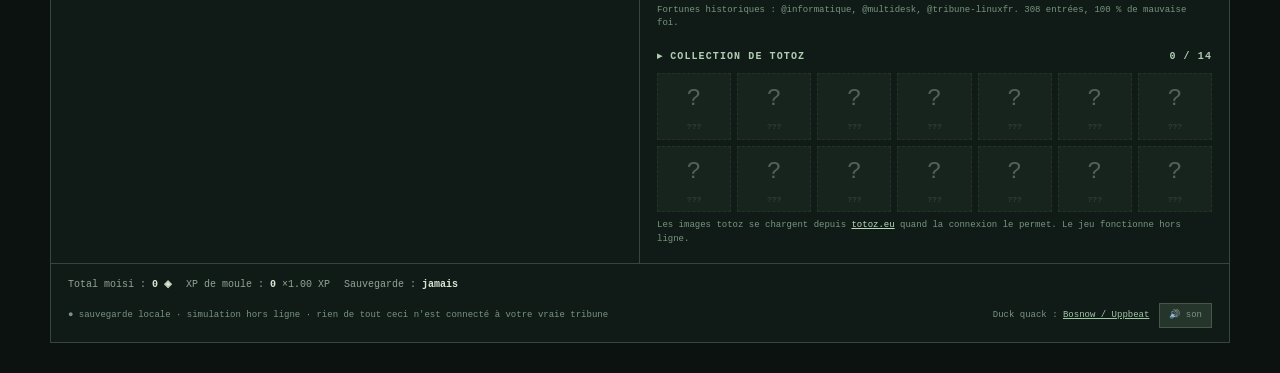
==== commit db3529fa: "Add bouchot necrology with backend-validated dead tribunes Validate the historical bouchot list, req" ====
--- a/index.html
+++ b/index.html
@@ -98,6 +98,15 @@
           <button class="post" id="url-post" type="button">POSTER</button>
         </div>
         <div class="bloub-line">BLOUB-O-MÈTRE : <b id="bloub-count">0</b> · une URL déjà postée fait « bloub »</div>
+        <div class="rip-block" id="rip-block" hidden>
+          <div class="rip-line">
+            <span class="rip-label">🪦 RIP</span>
+            <span class="rip-target" id="rip-target">…</span>
+            <button class="post" id="rip-post" type="button">POSTER RIP</button>
+            <button class="mini" id="rip-next" type="button" title="Voir un autre bouchot disparu">↻</button>
+          </div>
+          <div class="rip-status" id="rip-status"></div>
+        </div>
       </div>
       <div class="mmenal-note" id="mmenal-note" hidden></div>
 
@@ -117,7 +126,7 @@
       <div class="section"><span>▸ PINNIPÈDE TÉLÉSCRIPTEUR</span><span>● LIVE (FAUX)</span></div>
       <div class="feed" id="feed" role="log" aria-label="Fausse tribune"></div>
 
-      <div class="section"><span>▸ HAUTS FAITS INUTILES</span><span id="achievement-count">0 / 30</span></div>
+      <div class="section"><span>▸ HAUTS FAITS INUTILES</span><span id="achievement-count">0 / 32</span></div>
       <div class="achievements" id="achievements">
         <span class="empty">Le premier clic est le plus difficile.</span>
       </div>
@@ -172,6 +181,7 @@
 <noscript><p style="color:#fff;text-align:center">Ce bouchot a besoin de JavaScript. Même gcoincoin en a besoin, c'est dire.</p></noscript>
 
 <script src="js/fortunes.js"></script>
+<script src="js/dead-bouchots.js"></script>
 <script src="js/data.js"></script>
 <script src="js/state.js"></script>
 <script src="js/audio.js"></script>
--- a/css/style.css
+++ b/css/style.css
@@ -284,6 +284,12 @@
 .bloub-line { border-top: 1px solid #2b3f31; margin-top: 9px; padding-top: 7px; font-size: 9px; color: #7f9984; }
 .bloub-line b { color: #9fe3e8; }
 .mmenal-note { font-size: 9px; color: #a9d4b2; padding: 7px 2px 0; line-height: 1.5; }
+.rip-block { border-top: 1px solid #2b3f31; margin-top: 9px; padding-top: 7px; }
+.rip-line { display: flex; align-items: center; gap: 7px; flex-wrap: wrap; }
+.rip-label { font-size: 9px; font-weight: 900; color: #d6a76a; white-space: nowrap; }
+.rip-target { flex: 1; min-width: 120px; font-size: 9px; color: #d6e3d0; overflow-wrap: anywhere; }
+.rip-line .post { padding: 5px 9px; font-size: 9px; }
+.rip-status { font-size: 8px; color: #7f9984; padding-top: 4px; line-height: 1.5; }
 
 /* ---------- whatthemoule ---------- */
 .wtm-prompt { font-size: 10px; color: #9cae9f; margin: 0 0 7px; }
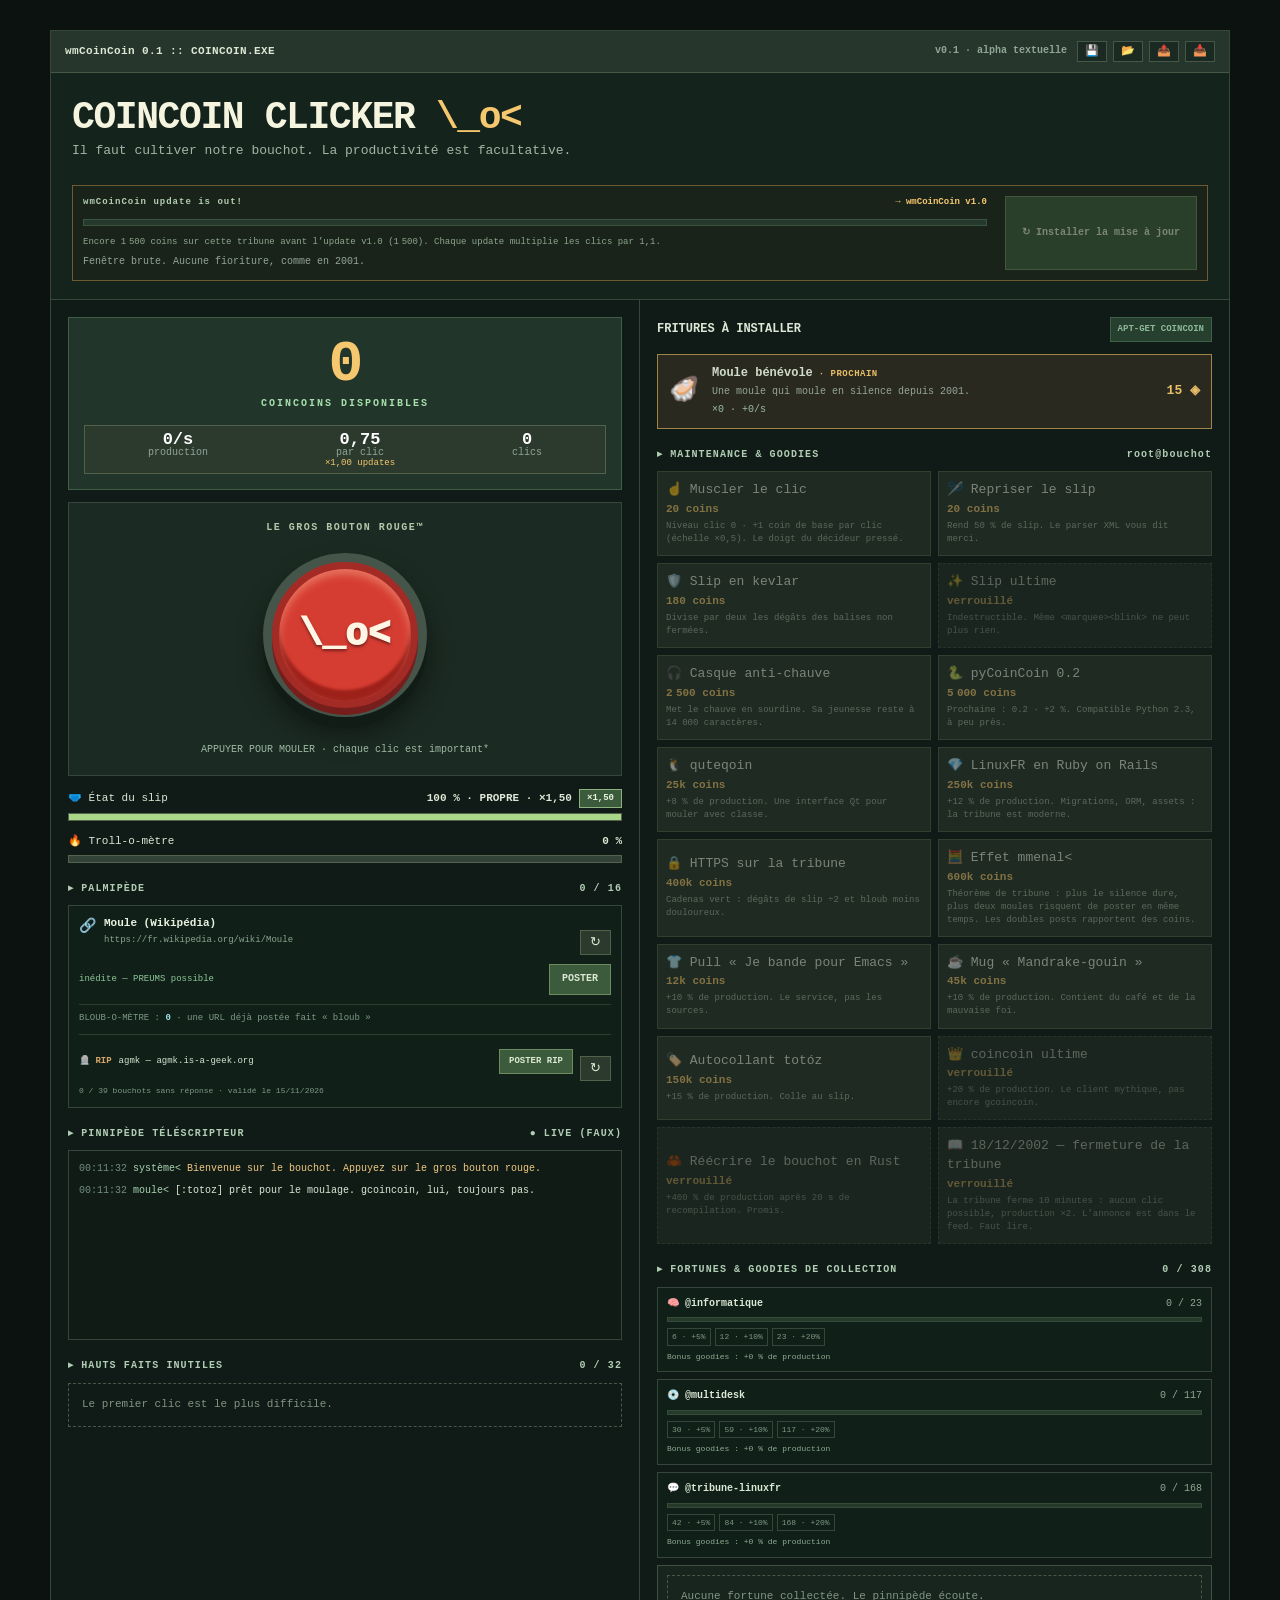
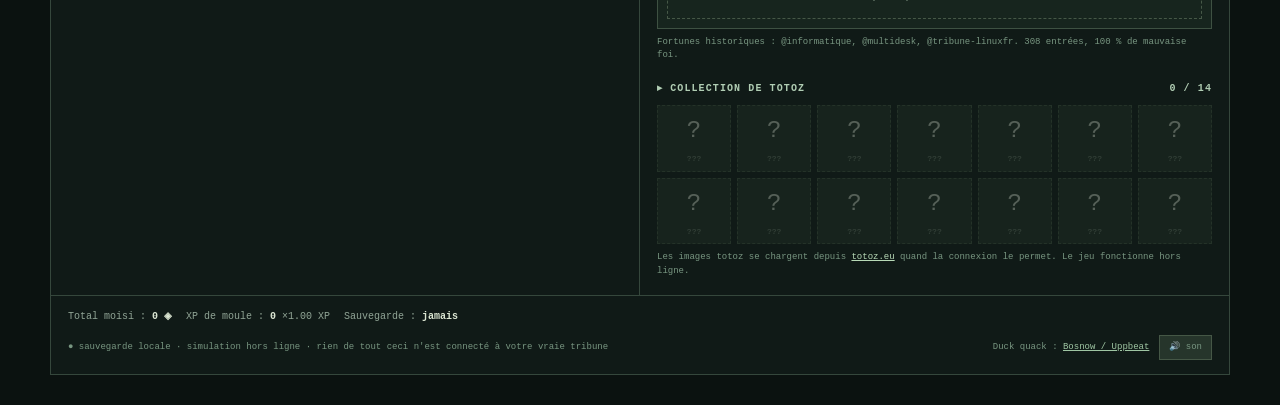
==== commit fc6b38bf: "Add update fritures, click multiplier, tribune closure and pyCoinCoin 0.8.x Rename rebirths to wmCoi" ====
--- a/index.html
+++ b/index.html
@@ -32,15 +32,16 @@
     <h1>COINCOIN CLICKER <span class="duck-sign">\_o&lt;</span></h1>
     <p>Il faut cultiver notre bouchot. La productivité est facultative.</p>
     <div class="warnings">
+      <div class="warning closed" id="tribune-warning" hidden></div>
       <div class="warning" id="chauve-warning" hidden></div>
       <div class="warning rebuild" id="rebuild-warning" hidden></div>
       <div class="warning firstjeudi" id="firstjeudi-warning" hidden></div>
     </div>
     <div class="rebirth-box rebirth-top">
-      <div class="rebirth-head"><span>RECOMPILER LE BOUCHOT</span><b id="rebirth-sub">→ wmCoinCoin v1.0</b></div>
+      <div class="rebirth-head"><span>wmCoinCoin update is out!</span><b id="rebirth-sub">→ wmCoinCoin v1.0</b></div>
       <div class="rebirth-track"><div id="rebirth-progress"></div></div>
       <div id="rebirth-note">Encore 1 500 coins sur cette tribune.</div>
-      <button id="rebirth" type="button">↻ Recommencer une nouvelle tribune</button>
+      <button id="rebirth" type="button">↻ Installer la mise à jour</button>
       <div class="version-note" id="version-note">Fenêtre brute. Aucune fioriture, comme en 2001.</div>
     </div>
   </header>
@@ -52,7 +53,7 @@
         <div class="total-label">COINCOINS DISPONIBLES</div>
         <div class="mini">
           <div><b id="cps">0/s</b>production</div>
-          <div><b id="power">1</b>par clic</div>
+          <div><b id="power">1</b>par clic <span class="mini-note" id="click-mult">×1,00 updates</span></div>
           <div><b id="clicks">0</b>clics</div>
         </div>
       </div>
@@ -64,7 +65,7 @@
         <div class="base">
           <button class="red" id="button" type="button" aria-label="Faire coin coin : \_o&lt;">\_o&lt;</button>
         </div>
-        <div class="stage-hint">APPUYER POUR MOULER · chaque clic est important*</div>
+        <div class="stage-hint" id="stage-hint">APPUYER POUR MOULER · chaque clic est important*</div>
       </div>
 
       <div class="meter-head">
--- a/css/style.css
+++ b/css/style.css
@@ -102,6 +102,7 @@
 }
 .warning.rebuild { border-color: #6d5b2f; background: #332c18; color: #f1d697; }
 .warning.firstjeudi { border-color: #a86a4c; background: #40281e; color: #ffd2a8; }
+.warning.closed { border-color: #7c7440; background: #312e19; color: #f4e7a8; }
 
 /* ---------- layout ---------- */
 .layout { display: grid; grid-template-columns: 1fr 1fr; }
@@ -129,6 +130,7 @@
 .mini { display: flex; justify-content: space-around; gap: 9px; margin-top: 14px; }
 .mini div { color: var(--muted); font-size: 10px; }
 .mini b { display: block; font-size: 17px; color: #fff; }
+.mini-note { display: block; color: var(--amber); font-size: 9px; margin-top: 1px; }
 
 /* ---------- stage / red button ---------- */
 .stage {
@@ -173,6 +175,8 @@
   user-select: none;
 }
 .red:active { transform: translateY(6px); box-shadow: inset 0 4px 8px #ffc5a340, inset 0 -6px 3px #9d211a, 0 1px 0 #761e1c; }
+.red:disabled { filter: grayscale(0.65); cursor: not-allowed; }
+.red:disabled:active { transform: none; box-shadow: inset 0 5px 8px #ffc5a36b, inset 0 -11px 3px #9d211a, 0 7px 0 #761e1c; }
 .stage-hint { font-size: 10px; text-align: center; color: #a0baa3; }
 .duck, .dog {
   position: absolute;
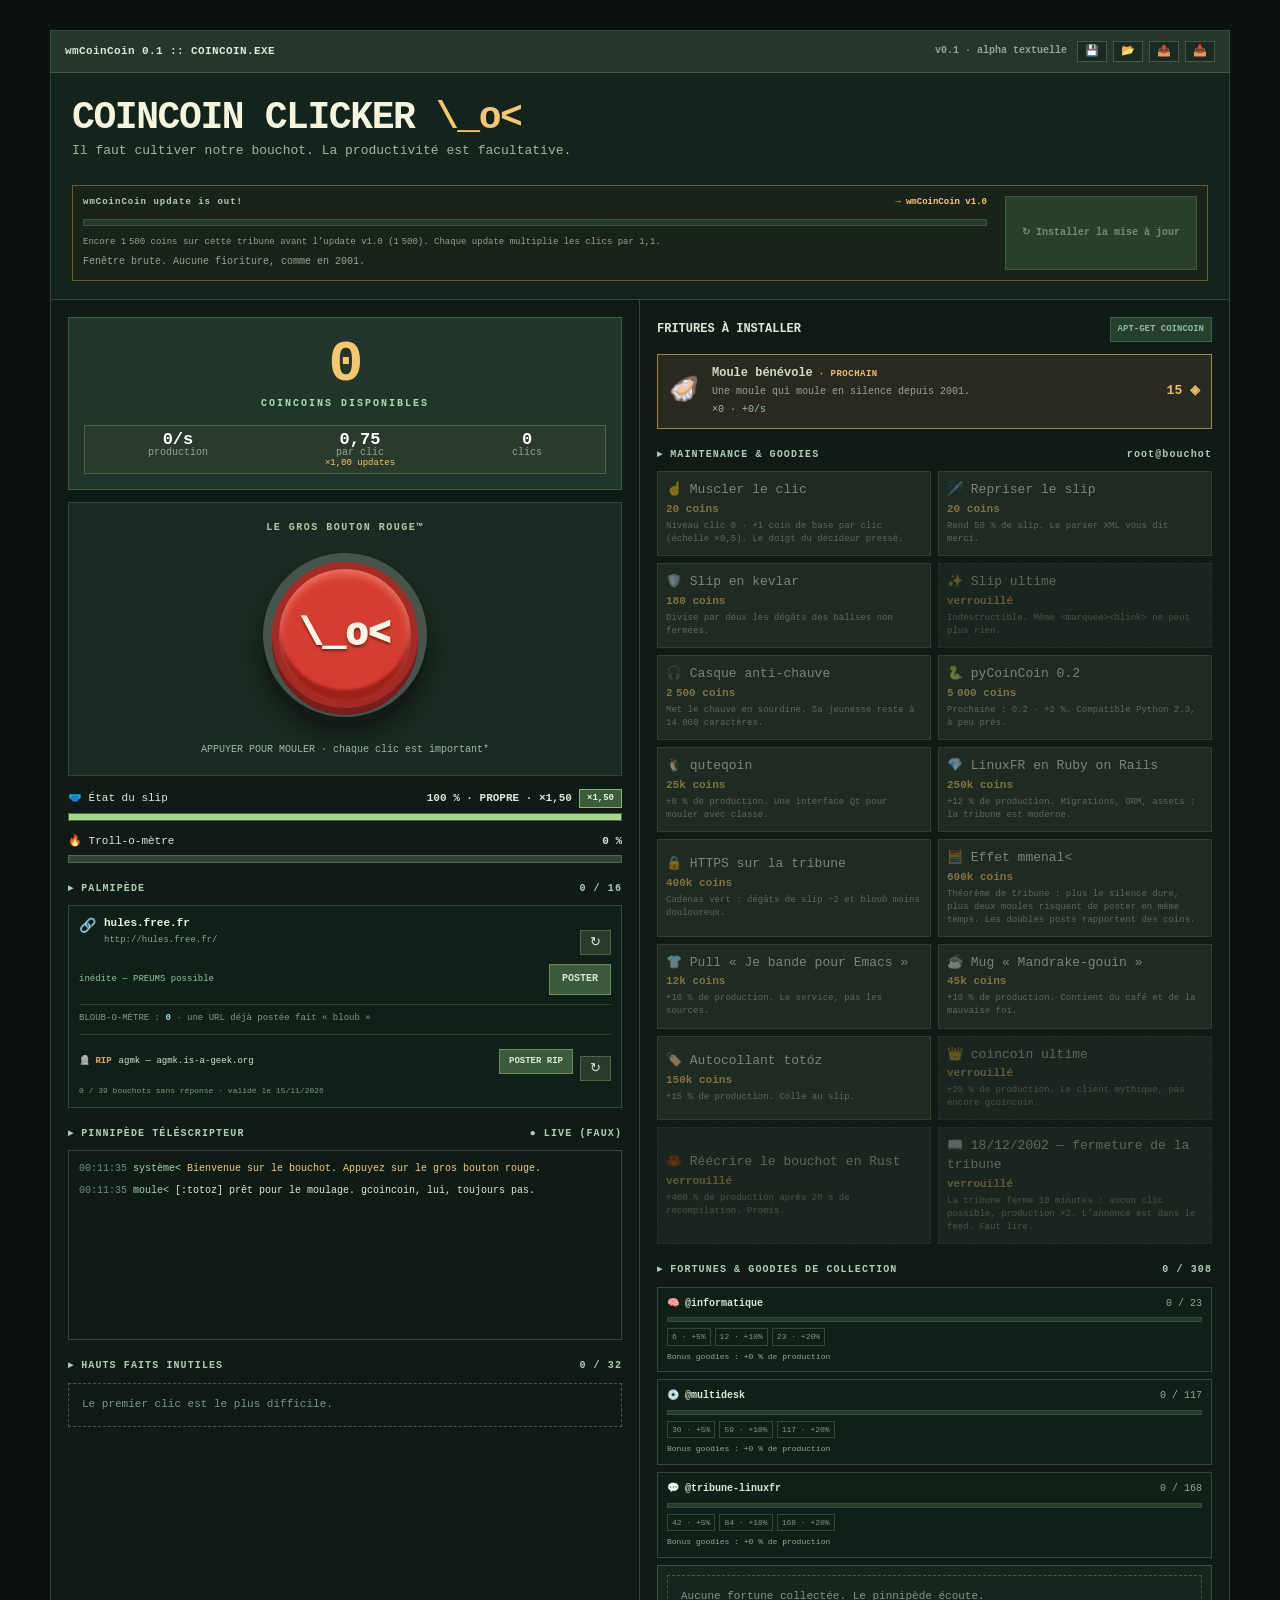
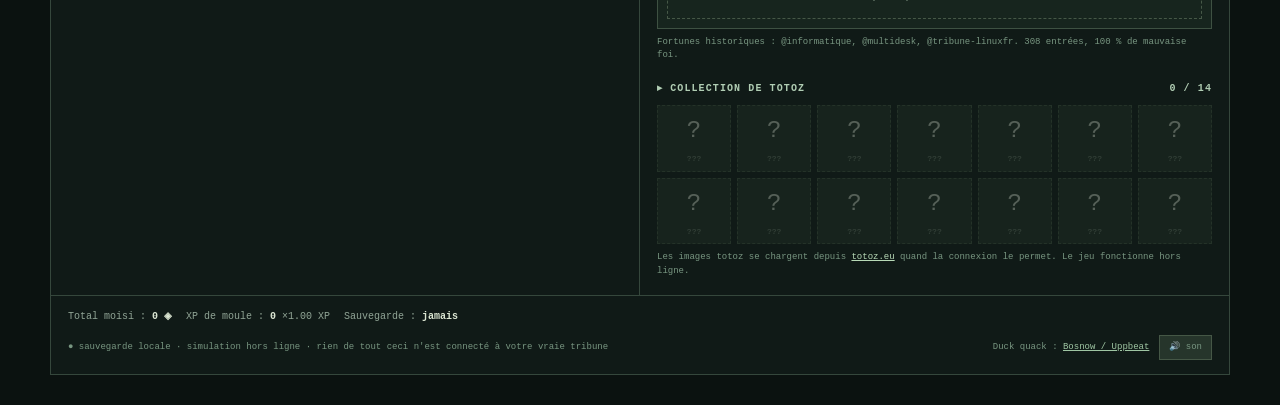
==== commit 1fc82862: "Add deployed version check and scale late-game updates Poll version.json every five minutes and prom" ====
--- a/index.html
+++ b/index.html
@@ -25,6 +25,11 @@
       <button class="top-button" id="import-game" type="button" aria-label="Importer une sauvegarde JSON" title="Importer une sauvegarde depuis un fichier JSON">📥</button>
       <input type="file" id="import-file" accept="application/json,.json" hidden>
     </span>
+  </div>
+
+  <div class="version-banner" id="version-banner" hidden role="status">
+    <span>🔄 Une nouvelle version de CoinCoin Clicker est disponible.</span>
+    <button id="version-reload" type="button">Recharger</button>
   </div>
 
   <header class="heading">
@@ -188,6 +193,7 @@
 <script src="js/audio.js"></script>
 <script src="js/engine.js"></script>
 <script src="js/ui.js"></script>
+<script src="js/version-check.js"></script>
 <script src="js/main.js"></script>
 </body>
 </html>
--- a/css/style.css
+++ b/css/style.css
@@ -73,6 +73,30 @@
 .top-button:active { transform: translateY(1px); }
 .top-actions { display: flex; align-items: center; gap: 6px; flex-shrink: 0; }
 .version-note { color: var(--muted); font-size: 10px; padding: 0 17px 12px; }
+
+/* ---------- deployed-version banner ---------- */
+.version-banner {
+  display: flex;
+  align-items: center;
+  justify-content: space-between;
+  gap: 12px;
+  padding: 8px 14px;
+  background: #3a311b;
+  border-bottom: 1px solid #8d7345;
+  color: #ffe6a1;
+  font-size: 11px;
+  font-weight: 700;
+}
+.version-banner button {
+  background: #4c3f1f;
+  border: 1px solid #a98a4b;
+  border-radius: var(--radius);
+  color: #ffe6a1;
+  padding: 4px 9px;
+  font-size: 10px;
+  white-space: nowrap;
+}
+.version-banner button:hover { background: #635326; }
 
 /* ---------- heading ---------- */
 .heading {
